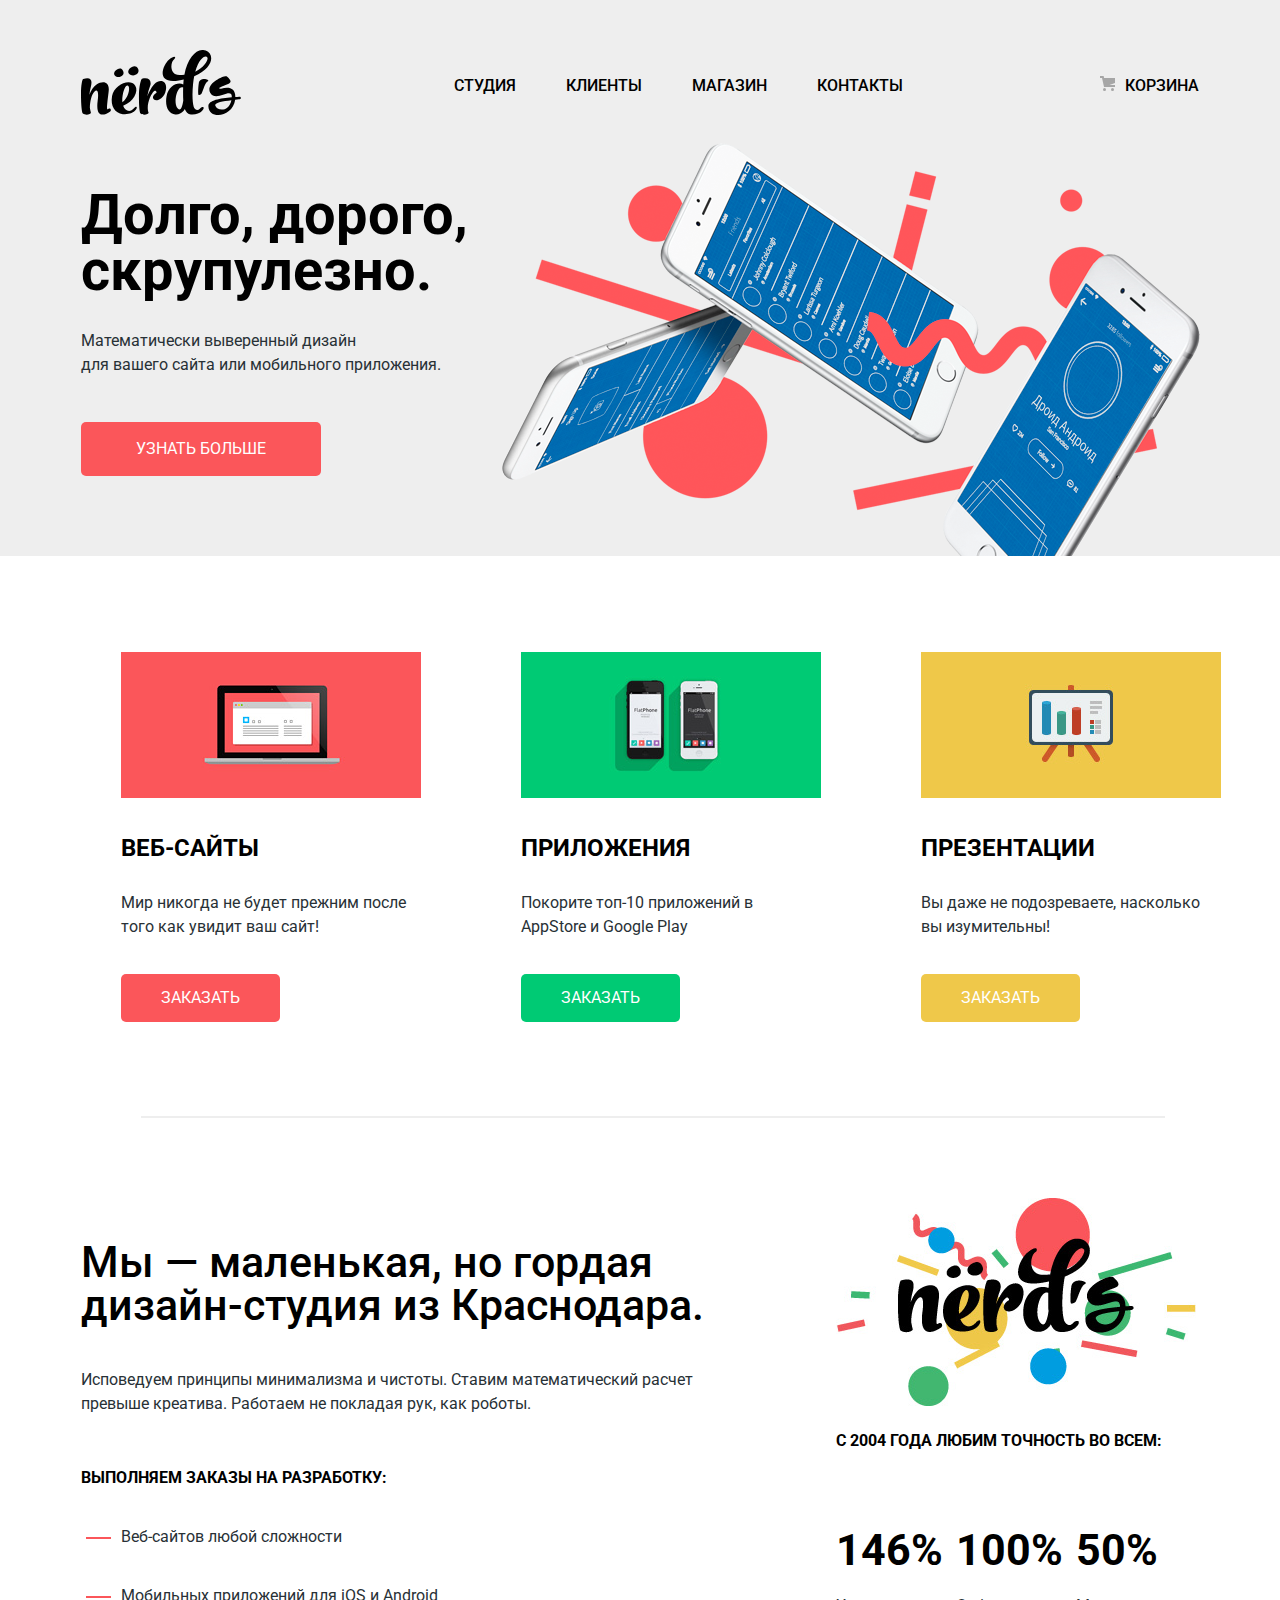
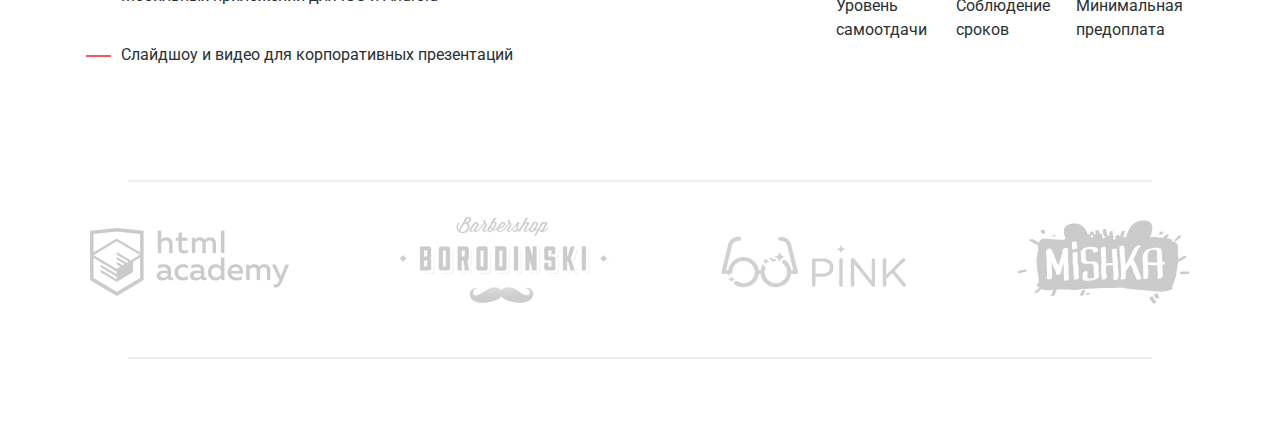
==== index.html @ e6d28257 "Вставил интерактивную карту" ====
<!DOCTYPE html>
<html lang="en">

<head>
    <meta charset="UTF-8">
    <meta name="viewport" content="width=device-width, initial-scale=1.0">
    <link rel="stylesheet" href="css/style.css">
    <link href="https://fonts.googleapis.com/css2?family=Roboto:wght@400;500;700&display=swap" rel="stylesheet">
    <title>Дизайн студия Нёрдс</title>
</head>

<body>
    <div class="page">


        <!-- Header -->

        <header class="main-header">
            <div class="container">
                <div class="header-logo">
                    <a class="logo-link" href="index.html"><img class="logo-content" src="img/svg/header-logo.svg"
                            alt=""></a>
                </div>

                <nav class="main-nav">
                    <ul class="nav-list">
                        <li class="nav-item"> <a class="nav-link" href="#">Студия</a></li>
                        <li class="nav-item"> <a class="nav-link" href="#">Клиенты</a></li>
                        <li class="nav-item"> <a class="nav-link" href="#">Магазин</a></li>
                        <li class="nav-item"> <a class="nav-link" href="#">Контакты</a></li>
                    </ul>
                </nav>

                <div class="user-menu">
                    <a class="user-link" href="#">Корзина</a>
                </div>

            </div> <!-- /container -->

        </header>


        <!-- Slider -->
        <div class="slider">
            <div class="container">

                <div class="slider-text">
                    <p class="slider-title">
                        Долго, дорого, скрупулезно.
                    </p>

                    <p class="slider-subtitle">
                        Математически выверенный дизайн<br> для вашего сайта или мобильного приложения.
                    </p>

                    <a class="btn" href="#">Узнать больше</a>
                </div>

                <img class="slider-image" src="img/slide1.png">
            </div> <!-- /container -->
        </div> <!-- /slider -->


        <!-- Products -->
        <section class="products">
            <h2 class="visually-hidden">Наши продукты</h2>
            <div class="container">
                <ul class="products-list">
                    <li class="products-item">
                        <img class="products-img" src="img/illustration-1.png" alt="">
                        <h3 class="product-title">Веб-сайты</h3>
                        <p class="product-subtitle">Мир никогда не будет прежним после того как увидит ваш сайт!</p>
                        <a class="btn product-btn" href="#">Заказать</a>
                    </li>

                    <li class="products-item">
                        <img class="products-img" src="img/illustration-2.png" alt="">
                        <h3 class="product-title">Приложения</h3>
                        <p class="product-subtitle">Покорите топ-10 приложений в AppStore и Google Play</p>
                        <a class="btn product-btn product-btn-green" href="#">Заказать</a>
                    </li>

                    <li class="products-item">
                        <img class="products-img" src="img/illustration-3.png" alt="">
                        <h3 class="product-title">Презентации</h3>
                        <p class="product-subtitle">Вы даже не подозреваете, насколько вы изумительны!</p>
                        <a class="btn product-btn product-btn-yellow" href="#">Заказать</a>
                    </li>

                </ul>
            </div>
        </section>


        <!-- About -->
        <section class="about">
            <div class="container">

                <h2 class="visually-hidden">О нас</h2>
                <div class="left-column">
                    <p class="about-title">Мы — маленькая, но гордая дизайн-студия из Краснодара.</p>
                    <p class="about-subtitle">Исповедуем принципы минимализма и чистоты. Ставим математический расчет
                        превыше креатива. Работаем не покладая рук, как роботы.</p>
                    <p class="list-title">Выполняем заказы на разработку:</p>
                    <ul class="about-list">
                        <li class="list-item">Веб-сайтов любой сложности</li>
                        <li class="list-item">Мобильных приложений для iOS и Android</li>
                        <li class="list-item">Слайдшоу и видео для корпоративных презентаций</li>
                    </ul>
                </div> <!-- / left-column -->

                <div class="rigth-column">
                    <img src="img/nerds-illustration.png" alt="">
                    <p class="right-column-title">с 2004 года Любим точность во всем:</p>
                    <div class="right-column-flex">
                        <div class="right-column-item">
                            <p class="right-column-percent">146<span class="percent">%</span></p>
                            <p class="right-column-text">Уровень самоотдачи</p>
                        </div>

                        <div class="right-column-item">
                            <p class="right-column-percent">100<span class="percent">%</span></p>
                            <p class="right-column-text">Соблюдение сроков</p>
                        </div>

                        <div class="right-column-item">
                            <p class="right-column-percent">50<span class="percent">%</span></p>
                            <p class="right-column-text">Минимальная предоплата</p>
                        </div>
                    </div>
                </div> <!-- / right-column -->

            </div> <!-- / container -->
        </section> <!-- / about -->


        <!-- Partners -->
        <section class="partners">
            <h2 class="visually-hidden">Наши партнёры</h2>
            <div class="container">
                <div class="partners-item"><img class="partners-logo" src="img/logo-1.png" alt=""> </div>
                <div class="partners-item"><img class="partners-logo" src="img/logo-2.png" alt=""> </div>
                <div class="partners-item"><img class="partners-logo" src="img/logo-3.png" alt=""> </div>
                <div class="partners-item"><img class="partners-logo" src="img/logo-4.png" alt=""> </div>
            </div>
        </section>


        <!-- Map -->
        <div class="modal modal-map">
            <script type="text/javascript" charset="utf-8" async
                src="https://api-maps.yandex.ru/services/constructor/1.0/js/?um=constructor%3A4cca43b505d388bc6bf433c1f1ba45a8e33789dd7a875e8c79e1adbceae7cd82&amp;width=100%25&amp;height=485&amp;lang=ru_RU&amp;scroll=true"></script>
        </div>
    </div> <!-- /page -->

    <footer class="main-footer">

    </footer>

</body>

</html>
---- css/style.css ----
html {
        font-size: 16px;
    }

    *, *::before, *::after {
        box-sizing: border-box;
    }

    body {
        margin: 0;
        font-family: 'Roboto', sans-serif;
        font-size: 1rem;
        line-height: 1.5;
        color: #283136;
    }

    h1, h2, h3, h4, h5, h6 {
        margin: 0;
    }

    a {
        text-decoration: none;
    }

    .visually-hidden {
        position: absolute !important;
        clip: rect(1px 1px 1px 1px);
        /* IE6, IE7 */
        clip: rect(1px, 1px, 1px, 1px);
        padding: 0 !important;
        border: 0 !important;
        height: 1px !important;
        width: 1px !important;
        overflow: hidden;
    }

    .container {
        width: 100%;
        max-width: 1160px;
        margin: 0 auto;
        padding: 0 1.3rem;
    }

    /* Header
    =================================== */

    .main-header {
        padding-top: 50px;
        padding-bottom: 65px;
        background-color: #eeeeee;
    }

    .main-header .container {
        display: flex;
        justify-content: space-between;
        align-items: center;
    }

    .logo-link:hover, .logo-link:focus {
        opacity: 0.8;
    }

    .logo-link:active {
        opacity: 0.3;
    }

    /* Navigation
    =================================== */

    .nav-list {
        display: flex;
        list-style: none;
    }

    .nav-item {
        margin-right: 50px;
    }

    .nav-link, .user-link {
        font-weight: 500;
        color: #000;
        text-transform: uppercase;
    }

    .user-link {
        position: relative;
        font-weight: 500;
        color: #000;
        text-transform: uppercase;
    }

    .user-link::before {
        position: absolute;
        top: 0;
        left: -25px;
        content: '';
        width: 15px;
        height: 15px;
        background-image: url('../img/svg/cart-icon.svg');
    }

    .nav-link:hover, .nav-link:focus, .user-link:hover, .user-link:focus {
        color: #fb565a;
    }

    .nav-link:active, .user-link:active {
        color: rgba(0, 0, 0, 0.3)
    }

    /* Slider
    =================================== */

    .slider {
        margin-bottom: 80px;
        background-color: #eeeeee;
    }

    .slider .container {
        position: relative;
        display: flex;
    }

    .slider-text {
        max-width: 390px;
    }

    .slider-title {
        margin: 0 0 30px 0;

        color: #000;
        font-size: 3.5rem;
        line-height: 3.5rem;
        font-weight: bold;
    }

    .slider-subtitle {
        margin-bottom: 45px;
        color: #283136;
    }

    .btn {
        display: inline-block;
        max-width: 245px;
        margin-bottom: 80px;
        padding: 15px 55px;
        border: none;
        border-radius: 5px;
        font-size: inherit;
        color: #fff;
        text-transform: uppercase;
        text-align: center;
        background-color: #fb565a;
    }

    .btn:hover, .btn:focus {
        background-color: #e74246;
    }

    .btn:active {
        background-color: #d7373b;
        color: rgba(255, 255, 255, 0.3);
        box-shadow: inset 0 3px rgba(0, 0, 0, 0.1);
    }

    .slider-image {
        position: absolute;
        bottom: 0;
        right: 20px;
    }

    /* Products
    =================================== */

    .products {
        position: relative;
        margin-bottom: 160px;
    }

    .products::after {
        position: absolute;
        left: 11%;
        bottom: -80px;
        content: "";
        width: 80%;
        height: 2px;

        background-color: #eeeeee;
    }

    .products-list {
        display: flex;
        justify-content: space-between;
    }

    .products-item {
        width: 100%;
        max-width: 300px;
        margin-right: 100px;
        list-style: none;
    }

    .products-img {
        margin-bottom: 25px;
    }

    .product-title {
        margin-bottom: 25px;
        font-size: 1.5rem;
        font-weight: bold;
        color: #000;
        text-transform: uppercase;
    }

    .product-subtitle {
        margin-bottom: 35px;
        color: #283136;
    }

    .product-btn {
        margin: 0;
        padding: 12px 40px;
    }

    .product-btn-green {
        background-color: #00ca74;
    }

    .product-btn-yellow {
        background-color: #efc84a;
    }

    .product-btn-green:hover,
    .product-btn-green:focus {
       background-color: #00bc6c;
    }

    .product-btn-green:active {
        background-color:#00aa62;
        box-shadow: inset 0 3px rgba(0, 153, 88, 0.1);
    }
    .product-btn-yellow:hover,
    .product-btn-yellow:focus {
       background-color: #eab534;
    }

    .product-btn-yellow:active {
        background-color:#e5a722;
        box-shadow: inset 0 3px rgba(206, 150, 31, 0.1);
    }

        /* About
    =================================== */


    .about {
        position: relative;

        margin-bottom: 115px;
    }

    .container {
        display: flex;
    }

    .about::after {
        position: absolute;
        left: 10%;
        bottom: -80px;
        content: "";
        width: 80%;
        height: 2px;

        background-color: #eeeeee;
    }


    .left-column {
        width: 100%;
        max-width: 660px;
        margin-right: 95px;
    }

    .about-title {
        margin-bottom: 40px;

        color: #000;
        font-size: 2.7rem;
        line-height: 2.7rem;
        font-weight: 500;
    }

    .about-subtitle {
        margin-bottom: 50px;

        color: #283136;
    }

    .list-title {
        margin-bottom: 35px;

        color: #000;
        font-weight: 700;
        text-transform: uppercase;
    }


    .list-item {
        position: relative;

        margin-bottom: 35px;

        list-style: none;
    }

    .list-item::after {
        position: absolute;
        bottom: 10px;
        left: -35px;

        content: "";
        width: 25px;
        height: 2px;
        background-color: #fb565a;

    }

    .right-column-flex {
        display: flex;
    }

    .right-column-title {
        margin-bottom: 55px;

        color: #000;
        font-weight: 700;
        text-transform: uppercase;
    }

    .right-column-item {
        width: 100%;
        max-width: 120px;
    }

    .right-column-percent {
        font-size: 2.7rem;
        line-height: 0;
        color: #000;
        font-weight: 700;
    }


            /* Partners
    =================================== */
    .partners {
        position: relative;

        margin-bottom: 125px;
    }

    .partners::after {
        position: absolute;
        left: 10%;
        bottom: -45px;
        content: "";
        width: 80%;
        height: 2px;

        background-color: #eeeeee;
    }



     .partners .container {
        display: flex;
        justify-content: space-between;
        align-items: center;

        width: 100%;
        max-width: 1160px;
        padding: 0 30px;
    }

    .partners-item {
        max-width: 260px;
    }

    .partners-logo {
        opacity: 0.2;
    }

    .partners-logo:hover,
    .partners-logo:focus {
        cursor: pointer;
        opacity: 1;
    }

    .partners-logo:active {
        opacity: 0.1;
    }

                /* Map
    =================================== */

    .modal-map {
        width: 100%;
        max-width: 1725px;
        max-height:808px;
        margin-bottom: 70px;
    }
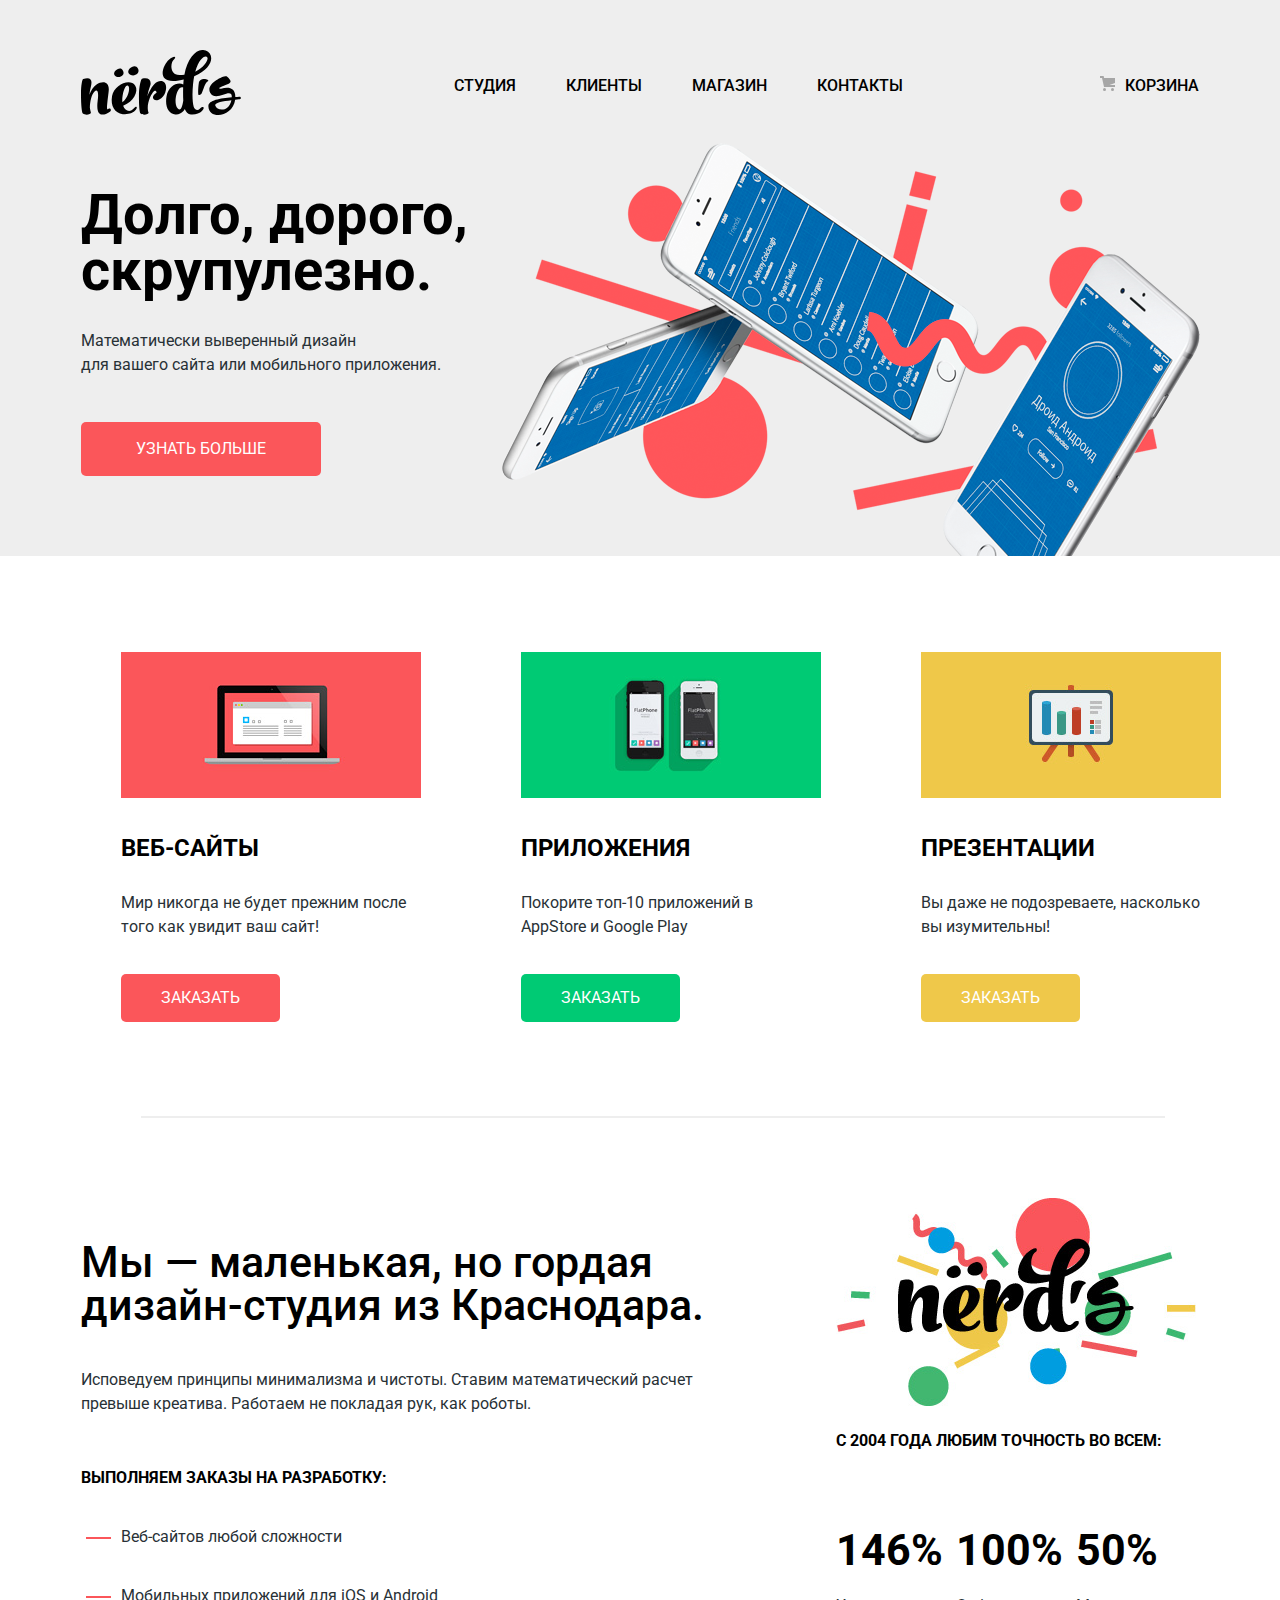
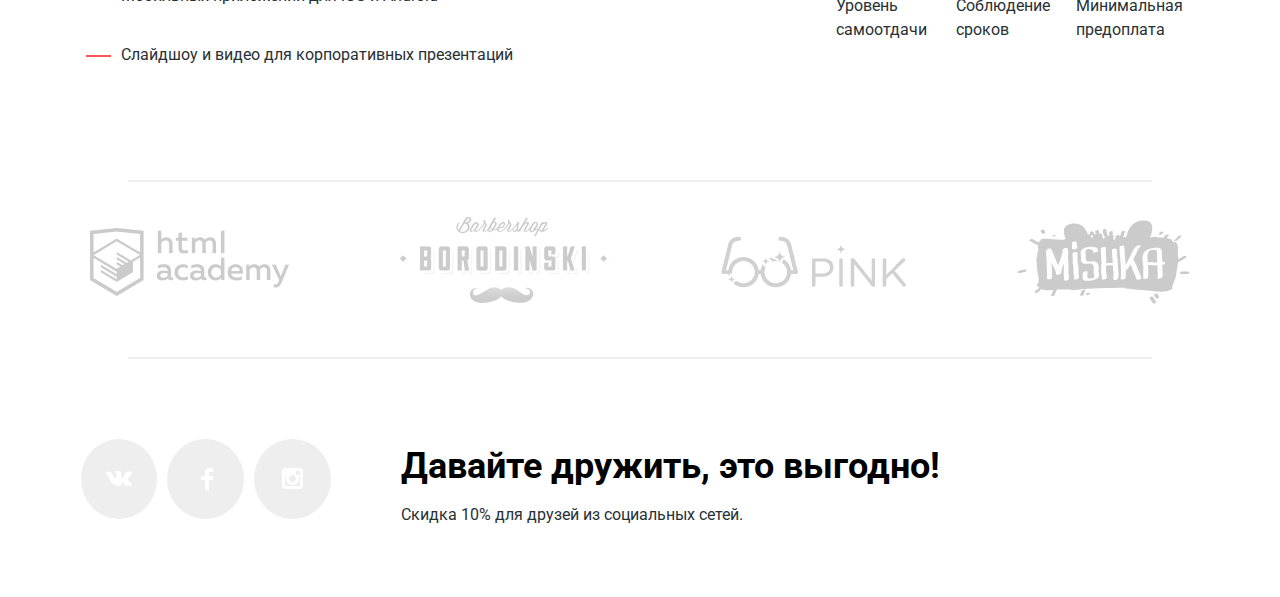
==== commit 44cd991b: "Сверстал футер" ====
--- a/index.html
+++ b/index.html
@@ -154,7 +154,44 @@
     </div> <!-- /page -->
 
     <footer class="main-footer">
+        <div class="container">
+            <div class="social">
+                <a class="social-link" href="#"> <svg class="social-icon social-icon-vk" version="1.1" id="Layer_1"
+                        xmlns="http://www.w3.org/2000/svg" xmlns:xlink="http://www.w3.org/1999/xlink" x="0px" y="0px"
+                        width="26px" height="15px" viewBox="0 0 26 15" enable-background="new 0 0 26 15"
+                        xml:space="preserve">
+                        <path fill="#FFFFFF" fill-opacity="1" d="M16.138,11.51c0.956-0.309,2.18,2.04,3.483,2.939c0.978,0.681,1.727,0.534,1.727,0.534l3.473-0.05
+               c0,0,1.815-0.112,0.957-1.554c-0.071-0.12-0.503-1.069-2.585-3.022c-2.177-2.043-1.882-1.712,0.739-5.244
+               c1.597-2.153,2.236-3.468,2.036-4.028c-0.192-0.539-1.365-0.399-1.365-0.399L20.69,0.713c-0.381,0.001-0.704,0.119-0.851,0.515
+               c-0.003,0.004-0.621,1.666-1.445,3.079c-1.741,2.989-2.436,3.148-2.724,2.961c-0.661-0.433-0.494-1.737-0.494-2.664
+               c0-2.897,0.432-4.105-0.846-4.417c-0.427-0.104-0.739-0.172-1.828-0.182c-1.392-0.021-2.574,0-3.244,0.329
+               c-0.445,0.223-0.786,0.712-0.579,0.74c0.26,0.035,0.843,0.16,1.155,0.586c0.401,0.552,0.389,1.789,0.389,1.789
+               s0.229,3.411-0.54,3.834c-0.528,0.29-1.25-0.302-2.803-3.016C6.087,2.879,5.488,1.345,5.488,1.345S5.372,1.06,5.162,0.904
+               C4.912,0.719,4.562,0.66,4.562,0.66L0.848,0.684c0,0-0.558,0.016-0.763,0.262C-0.097,1.164,0.07,1.614,0.07,1.614
+               s2.909,6.881,6.203,10.347c3.02,3.182,6.452,2.971,6.452,2.971h1.555c0,0,0.469-0.054,0.709-0.312
+               c0.224-0.24,0.214-0.691,0.214-0.691S15.172,11.82,16.138,11.51z" />
+                    </svg>
+                </a>
+                <a class="social-link" href="#"> <svg class="social-icon social-icon-fb" version="1.1" id="Layer_2"
+                        xmlns="http://www.w3.org/2000/svg" xmlns:xlink="http://www.w3.org/1999/xlink" x="0px" y="0px"
+                        width="12px" height="22px" viewBox="0 0 12 22" enable-background="new 0 0 12 22"
+                        xml:space="preserve">
+                        <path fill="#FFFFFF" d="M12,4V0H8C5.791,0,4,1.791,4,4v4H0v4h4v10h4V12h4V8H8V4H12z" />
+                    </svg>
+                </a>
+                <a class="social-link" href="#"> <svg class="social-icon social-icon-insta"
+                        enable-background="new 0 0 21 21" height="21" viewBox="0 0 21 21" width="21"
+                        xmlns="http://www.w3.org/2000/svg">
+                        <path
+                            d="m18 0h-15c-1.65 0-3 1.35-3 3v15c0 1.65 1.35 3 3 3h15c1.65 0 3-1.35 3-3v-15c0-1.65-1.35-3-3-3zm-7.5 7c1.93 0 3.5 1.57 3.5 3.5s-1.57 3.5-3.5 3.5-3.5-1.57-3.5-3.5 1.57-3.5 3.5-3.5zm7.5 11h-15v-9h1.181c-.114.482-.181.983-.181 1.5 0 3.59 2.91 6.5 6.5 6.5s6.5-2.91 6.5-6.5c0-.517-.066-1.018-.181-1.5h1.181zm0-11h-4v-4h4z"
+                            fill="#fff" /></svg></a>
+            </div> <!-- / social -->
 
+            <div class="sale">
+                <p class="sale-title">Давайте дружить, это выгодно!</p>
+                <p class="sale-text">Скидка 10% для друзей из социальных сетей.</p>
+            </div>
+        </div> <!-- / container -->
     </footer>
 
 </body>
--- a/css/style.css
+++ b/css/style.css
@@ -126,7 +126,6 @@
 
     .slider-title {
         margin: 0 0 30px 0;
-
         color: #000;
         font-size: 3.5rem;
         line-height: 3.5rem;
@@ -183,7 +182,6 @@
         content: "";
         width: 80%;
         height: 2px;
-
         background-color: #eeeeee;
     }
 
@@ -229,32 +227,29 @@
         background-color: #efc84a;
     }
 
-    .product-btn-green:hover,
-    .product-btn-green:focus {
-       background-color: #00bc6c;
+    .product-btn-green:hover, .product-btn-green:focus {
+        background-color: #00bc6c;
     }
 
     .product-btn-green:active {
-        background-color:#00aa62;
+        background-color: #00aa62;
         box-shadow: inset 0 3px rgba(0, 153, 88, 0.1);
     }
-    .product-btn-yellow:hover,
-    .product-btn-yellow:focus {
-       background-color: #eab534;
+
+    .product-btn-yellow:hover, .product-btn-yellow:focus {
+        background-color: #eab534;
     }
 
     .product-btn-yellow:active {
-        background-color:#e5a722;
+        background-color: #e5a722;
         box-shadow: inset 0 3px rgba(206, 150, 31, 0.1);
     }
 
-        /* About
-    =================================== */
-
+    /* About
+    =================================== */
 
     .about {
         position: relative;
-
         margin-bottom: 115px;
     }
 
@@ -269,10 +264,8 @@
         content: "";
         width: 80%;
         height: 2px;
-
-        background-color: #eeeeee;
-    }
-
+        background-color: #eeeeee;
+    }
 
     .left-column {
         width: 100%;
@@ -282,7 +275,6 @@
 
     .about-title {
         margin-bottom: 40px;
-
         color: #000;
         font-size: 2.7rem;
         line-height: 2.7rem;
@@ -291,24 +283,19 @@
 
     .about-subtitle {
         margin-bottom: 50px;
-
         color: #283136;
     }
 
     .list-title {
         margin-bottom: 35px;
-
         color: #000;
         font-weight: 700;
         text-transform: uppercase;
     }
 
-
     .list-item {
         position: relative;
-
         margin-bottom: 35px;
-
         list-style: none;
     }
 
@@ -316,12 +303,10 @@
         position: absolute;
         bottom: 10px;
         left: -35px;
-
         content: "";
         width: 25px;
         height: 2px;
         background-color: #fb565a;
-
     }
 
     .right-column-flex {
@@ -330,7 +315,6 @@
 
     .right-column-title {
         margin-bottom: 55px;
-
         color: #000;
         font-weight: 700;
         text-transform: uppercase;
@@ -348,12 +332,11 @@
         font-weight: 700;
     }
 
-
-            /* Partners
-    =================================== */
+    /* Partners
+    =================================== */
+
     .partners {
         position: relative;
-
         margin-bottom: 125px;
     }
 
@@ -364,17 +347,13 @@
         content: "";
         width: 80%;
         height: 2px;
-
-        background-color: #eeeeee;
-    }
-
-
-
-     .partners .container {
+        background-color: #eeeeee;
+    }
+
+    .partners .container {
         display: flex;
         justify-content: space-between;
         align-items: center;
-
         width: 100%;
         max-width: 1160px;
         padding: 0 30px;
@@ -388,8 +367,7 @@
         opacity: 0.2;
     }
 
-    .partners-logo:hover,
-    .partners-logo:focus {
+    .partners-logo:hover, .partners-logo:focus {
         cursor: pointer;
         opacity: 1;
     }
@@ -398,13 +376,84 @@
         opacity: 0.1;
     }
 
-                /* Map
+    /* Map
     =================================== */
 
     .modal-map {
         width: 100%;
         max-width: 1725px;
-        max-height:808px;
+        max-height: 808px;
+    }
+
+    /* Footer
+    =================================== */
+
+    .main-footer .container {
+        display: flex;
+        margin-top: 70px;
         margin-bottom: 70px;
     }
 
+    .social {
+        display: flex;
+        width: 100%;
+        max-width: 260px;
+        margin-right: 60px;
+    }
+
+    .social-link {
+        position: relative;
+        width: 80px;
+        height: 80px;
+        margin-right: 10px;
+        background-color: #eeeeee;
+        border-radius: 50%;
+        text-align: center;
+        vertical-align: middle;
+    }
+
+    .social-icon {
+        position: absolute;
+        top: 50%;
+        left: 50%;
+        margin-top: -7.5px;
+        margin-left: -13px;
+    }
+
+    .social-icon-vk {
+        margin-top: -7.5px;
+        margin-left: -13px;
+    }
+
+    .social-icon-fb {
+        margin-top: -11px;
+        margin-left: -5px;
+    }
+
+    .social-icon-insta {
+        margin-top: -10.5px;
+        margin-left: -10.5px;
+    }
+
+    .social-link:hover, .social-link:focus {
+        background-color: #e74246;
+    }
+
+    .social-link:active path {
+        fill-opacity: 0.3;
+    }
+
+    .sale {
+        max-width: 560px;
+    }
+
+    .sale-title {
+        margin: 0 0 10px 0;
+        font-size: 2.25rem;
+        font-weight: bold;
+        color: #000;
+    }
+
+    .sale-text {
+        margin: 0;
+    }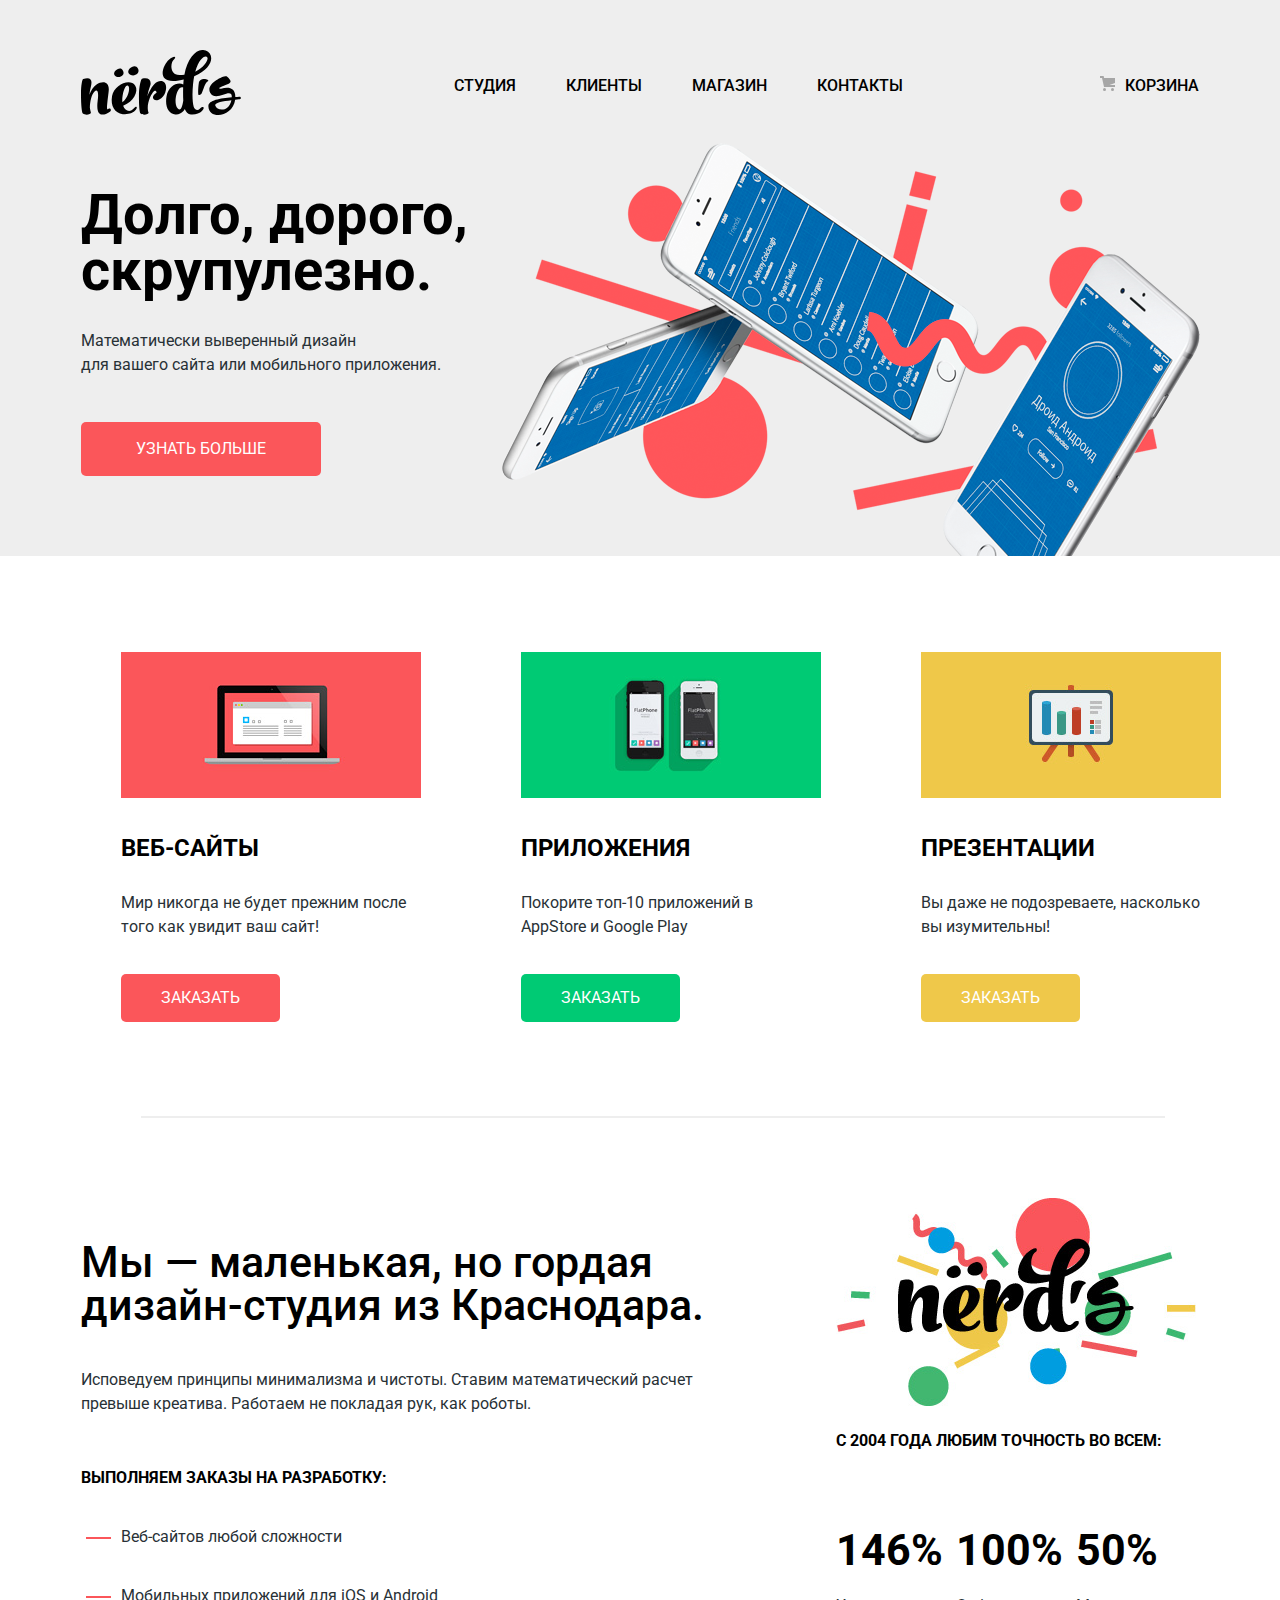
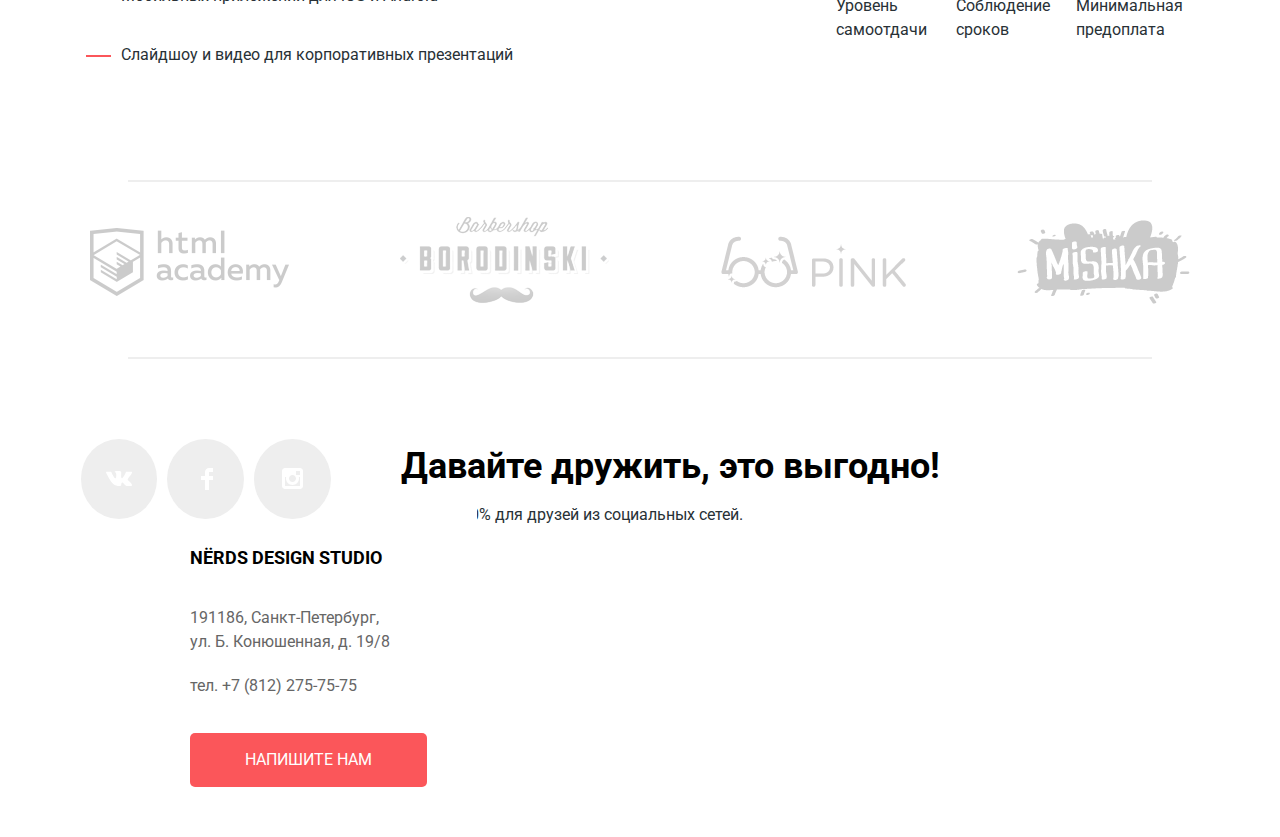
==== commit 5b9370eb: "Сверстал модальное окно с адресом" ====
--- a/index.html
+++ b/index.html
@@ -146,11 +146,20 @@
         </section>
 
 
-        <!-- Map -->
-        <div class="modal modal-map">
+        <!-- Modal -->
+        <div class="popaps">
+
+        <div class="modal-map">
             <script type="text/javascript" charset="utf-8" async
                 src="https://api-maps.yandex.ru/services/constructor/1.0/js/?um=constructor%3A4cca43b505d388bc6bf433c1f1ba45a8e33789dd7a875e8c79e1adbceae7cd82&amp;width=100%25&amp;height=485&amp;lang=ru_RU&amp;scroll=true"></script>
         </div>
+        <div class="modal-adress">
+            <h2 class="adress-title">NЁRDS DESIGN STUDIO</h2>
+            <address class="adress-text">191186, Санкт-Петербург,<br>ул. Б. Конюшенная, д. 19/8</address>
+               <address class="adress-phone">тел. <a class="phone-link" href="tel:+78122757575">+7 (812) 275-75-75</a></address> 
+                <a class="btn modal-btn" href="#">Напишите нам</a>
+            </div>
+    </div> <!-- / popaps -->
     </div> <!-- /page -->
 
     <footer class="main-footer">
--- a/css/style.css
+++ b/css/style.css
@@ -376,13 +376,60 @@
         opacity: 0.1;
     }
 
-    /* Map
-    =================================== */
-
+
+
+    /* Popaps
+    =================================== */
+    .popaps {
+        position: relative;
+    }
+    
     .modal-map {
         width: 100%;
         max-width: 1725px;
         max-height: 808px;
+    }
+
+
+    .modal-adress {
+        position: absolute;
+        top: 55px;
+        left: 140px;
+
+        padding: 50px;
+
+        background-color: #fff;
+    }
+
+    .adress-title {
+        margin-bottom: 35px;
+
+        color: #000;
+        font-size: 1.125rem;
+    }
+
+    .adress-text {
+        margin-bottom: 20px;
+
+        font-style: normal;
+        color: #666666;
+    }
+
+    .adress-phone {
+        margin-bottom: 35px;
+
+        font-style: normal;
+        color: #666666;
+    }
+
+    .phone-link {
+        font-family: 'Roboto', sans-serif;
+        font-size: 1rem;
+        color: #666666;
+    }
+
+    .modal-btn {
+        margin: 0;
     }
 
     /* Footer
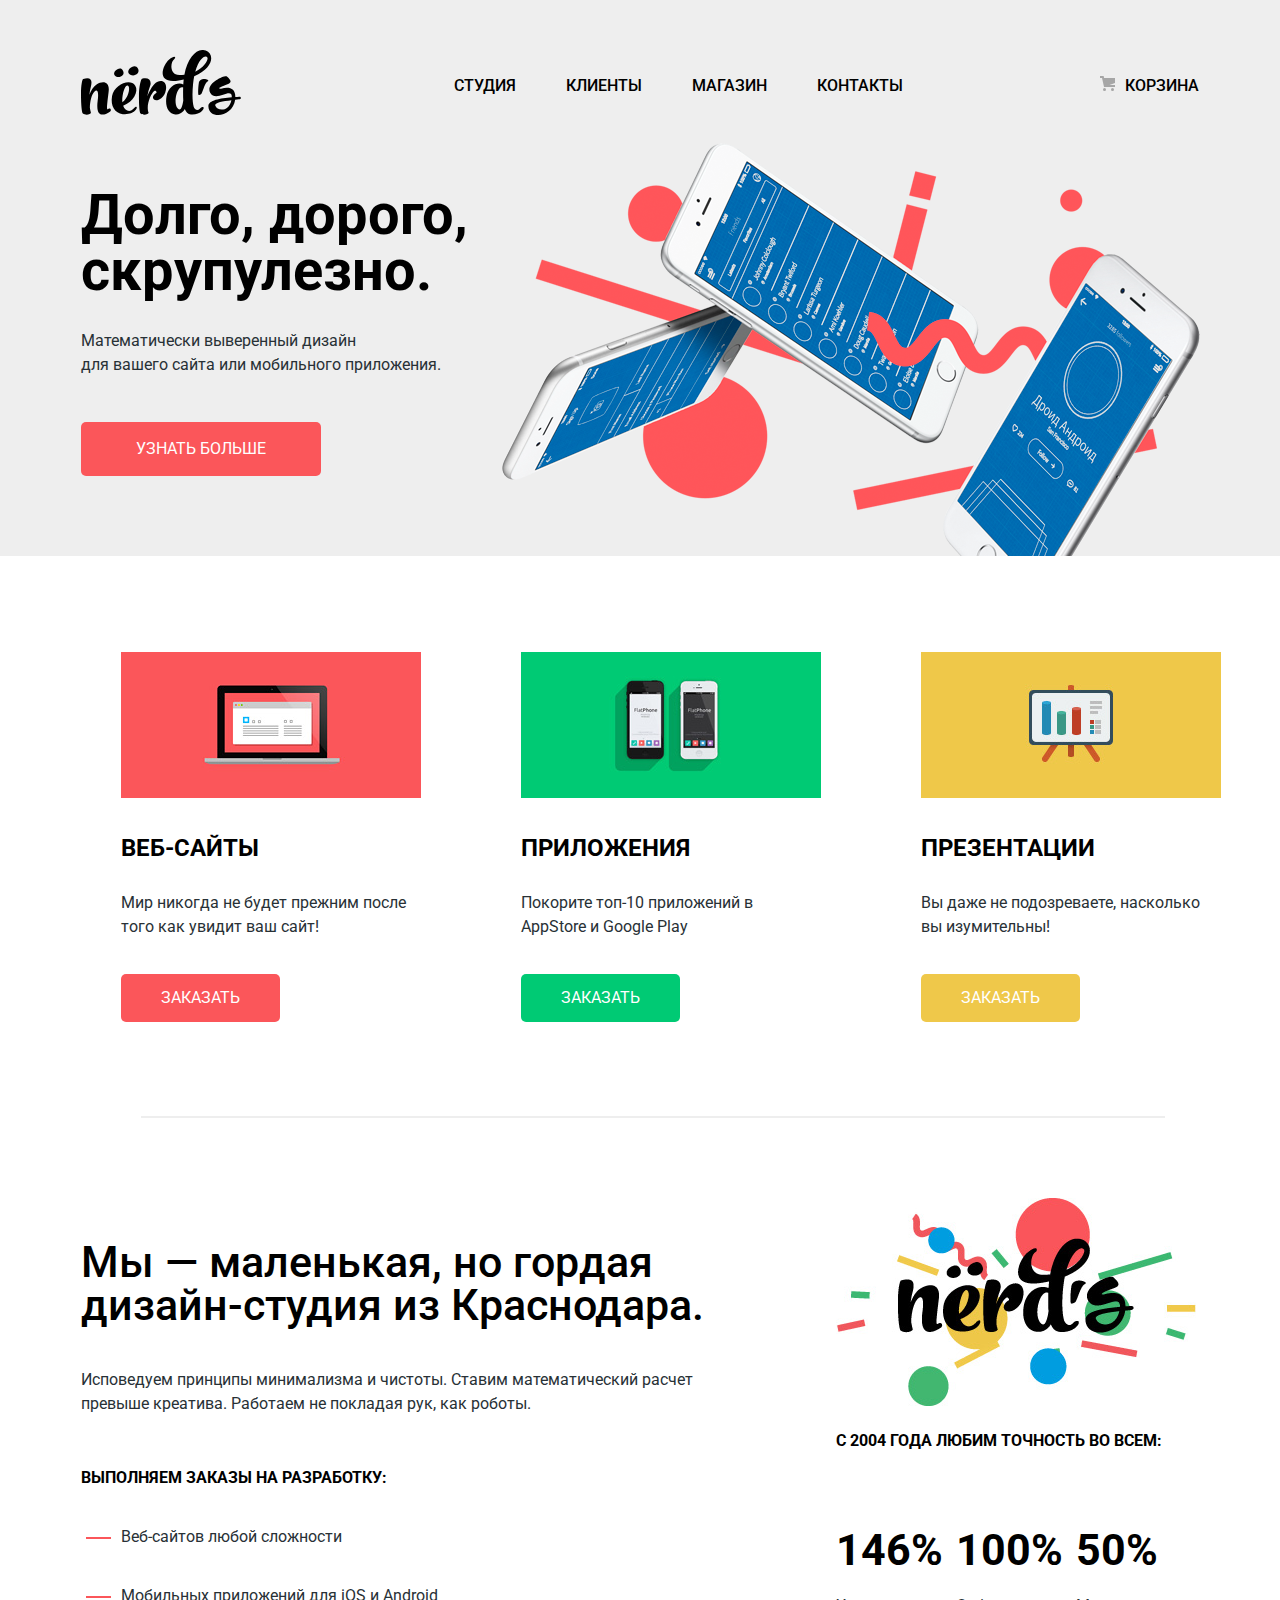
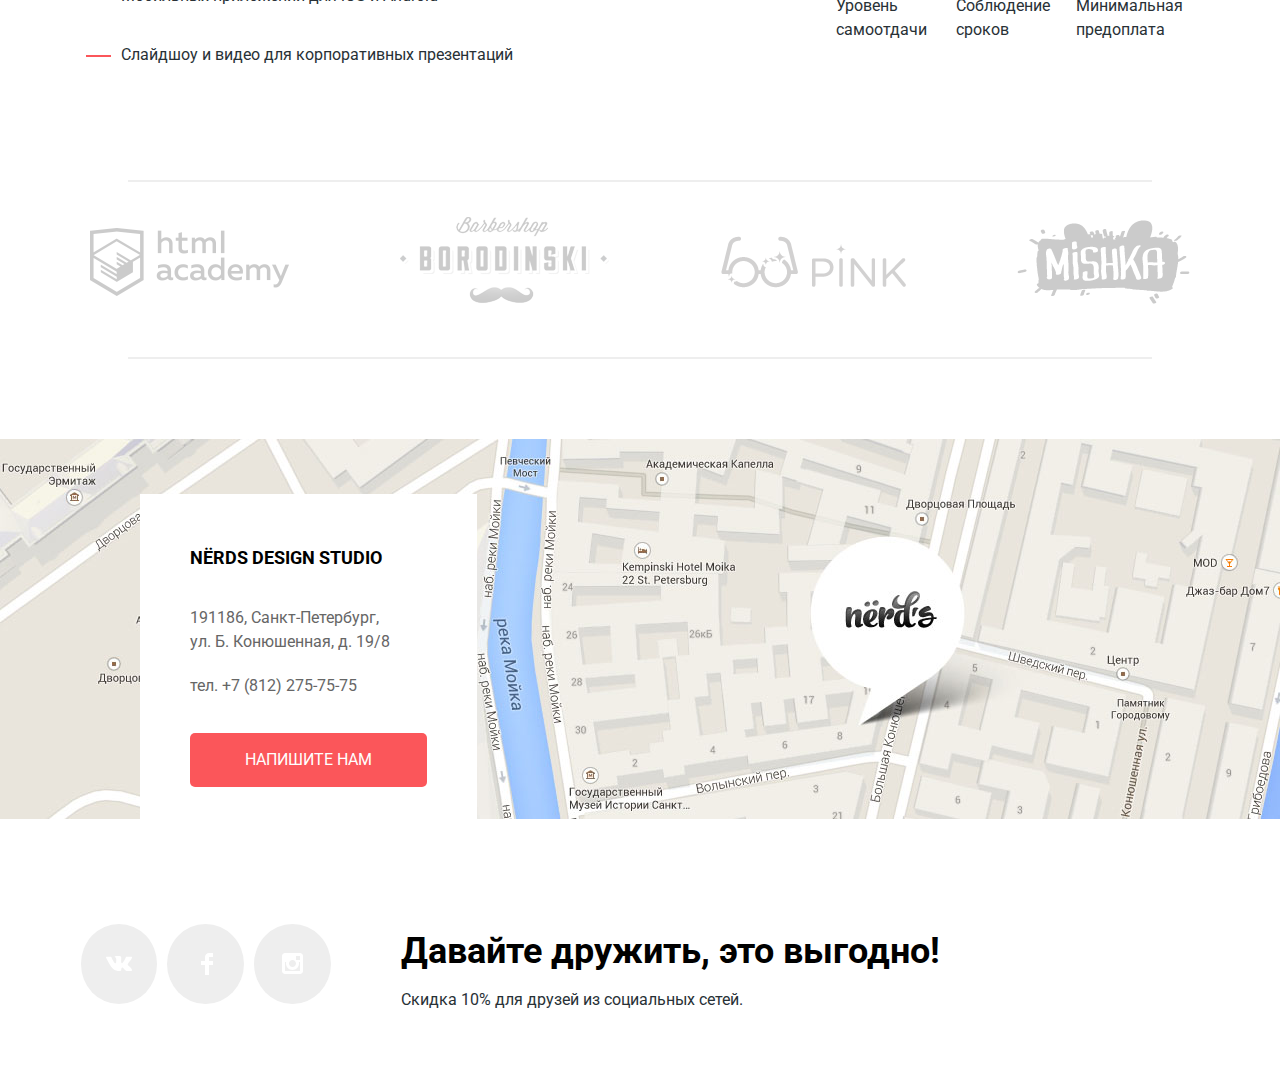
==== commit a049afbf: "Поставил статичную картинку под интерактивную карту" ====
--- a/index.html
+++ b/index.html
@@ -149,23 +149,25 @@
         <!-- Modal -->
         <div class="popaps">
 
-        <div class="modal-map">
-            <script type="text/javascript" charset="utf-8" async
-                src="https://api-maps.yandex.ru/services/constructor/1.0/js/?um=constructor%3A4cca43b505d388bc6bf433c1f1ba45a8e33789dd7a875e8c79e1adbceae7cd82&amp;width=100%25&amp;height=485&amp;lang=ru_RU&amp;scroll=true"></script>
-        </div>
-        <div class="modal-adress">
-            <h2 class="adress-title">NЁRDS DESIGN STUDIO</h2>
-            <address class="adress-text">191186, Санкт-Петербург,<br>ул. Б. Конюшенная, д. 19/8</address>
-               <address class="adress-phone">тел. <a class="phone-link" href="tel:+78122757575">+7 (812) 275-75-75</a></address> 
+            <div class="modal-map">
+                <img class="modal-map-img" src="img/map.jpg" alt="">
+                <script class="script" type="text/javascript" charset="utf-8" async
+                    src="https://api-maps.yandex.ru/services/constructor/1.0/js/?um=constructor%3A4cca43b505d388bc6bf433c1f1ba45a8e33789dd7a875e8c79e1adbceae7cd82&amp;width=100%25&amp;height=415&amp;lang=ru_RU&amp;scroll=true"></script>
+            </div>
+            <div class="modal-adress">
+                <h2 class="adress-title">NЁRDS DESIGN STUDIO</h2>
+                <address class="adress-text">191186, Санкт-Петербург,<br>ул. Б. Конюшенная, д. 19/8</address>
+                <address class="adress-phone">тел. <a class="phone-link" href="tel:+78122757575">+7 (812) 275-75-75</a>
+                </address>
                 <a class="btn modal-btn" href="#">Напишите нам</a>
             </div>
-    </div> <!-- / popaps -->
+        </div> <!-- / popaps -->
     </div> <!-- /page -->
 
     <footer class="main-footer">
         <div class="container">
             <div class="social">
-                <a class="social-link" href="#"> <svg class="social-icon social-icon-vk" version="1.1" id="Layer_1"
+                <a class="social-link" href="https://vk.com"> <svg class="social-icon social-icon-vk" version="1.1" id="Layer_1"
                         xmlns="http://www.w3.org/2000/svg" xmlns:xlink="http://www.w3.org/1999/xlink" x="0px" y="0px"
                         width="26px" height="15px" viewBox="0 0 26 15" enable-background="new 0 0 26 15"
                         xml:space="preserve">
@@ -181,14 +183,14 @@
                c0.224-0.24,0.214-0.691,0.214-0.691S15.172,11.82,16.138,11.51z" />
                     </svg>
                 </a>
-                <a class="social-link" href="#"> <svg class="social-icon social-icon-fb" version="1.1" id="Layer_2"
+                <a class="social-link" href="https://www.facebook.com"> <svg class="social-icon social-icon-fb" version="1.1" id="Layer_2"
                         xmlns="http://www.w3.org/2000/svg" xmlns:xlink="http://www.w3.org/1999/xlink" x="0px" y="0px"
                         width="12px" height="22px" viewBox="0 0 12 22" enable-background="new 0 0 12 22"
                         xml:space="preserve">
                         <path fill="#FFFFFF" d="M12,4V0H8C5.791,0,4,1.791,4,4v4H0v4h4v10h4V12h4V8H8V4H12z" />
                     </svg>
                 </a>
-                <a class="social-link" href="#"> <svg class="social-icon social-icon-insta"
+                <a class="social-link" href="https://www.instagram.com"> <svg class="social-icon social-icon-insta"
                         enable-background="new 0 0 21 21" height="21" viewBox="0 0 21 21" width="21"
                         xmlns="http://www.w3.org/2000/svg">
                         <path
--- a/css/style.css
+++ b/css/style.css
@@ -386,8 +386,17 @@
     
     .modal-map {
         width: 100%;
-        max-width: 1725px;
-        max-height: 808px;
+        min-height: 415px;
+        margin-bottom: 70px;
+    }
+
+    .modal-map-img {
+        position: absolute;
+        top: 0;
+        left: 0;
+
+        width: 100%;
+        max-height: 415px;
     }
 
 
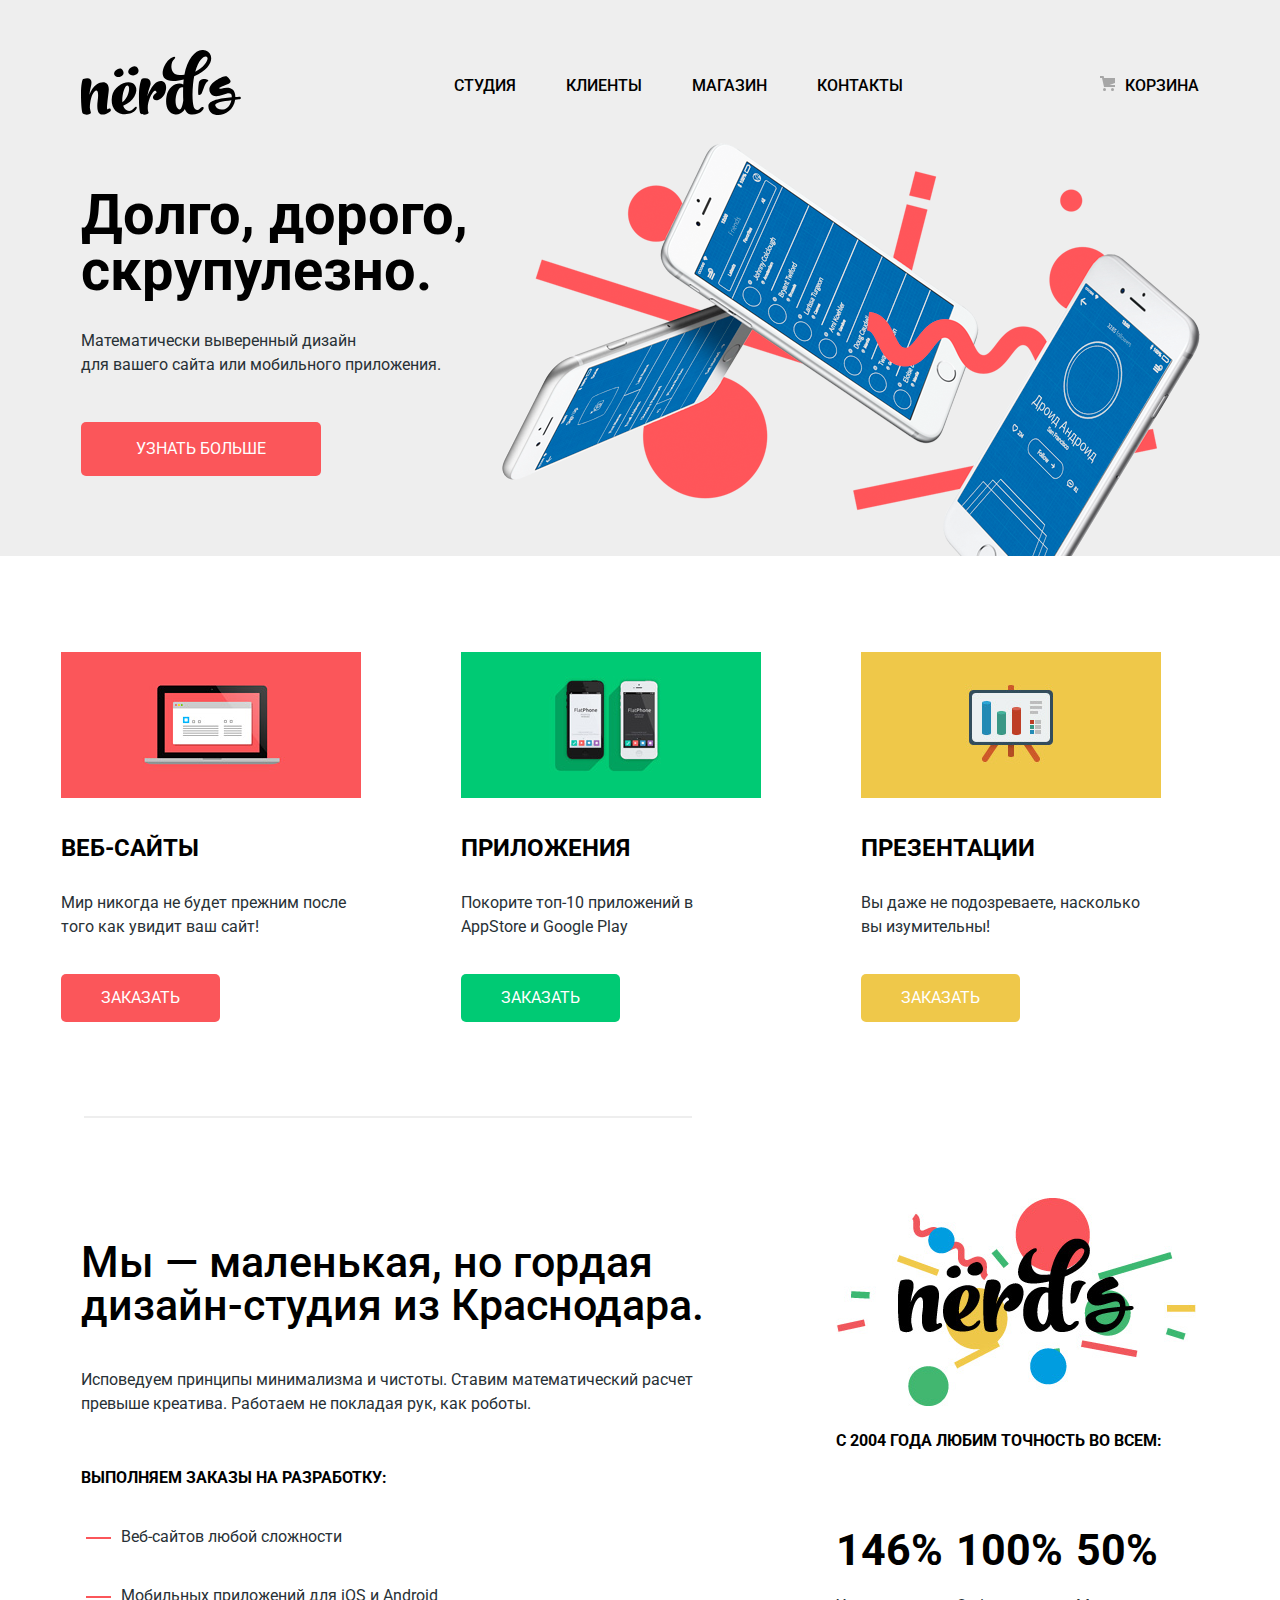
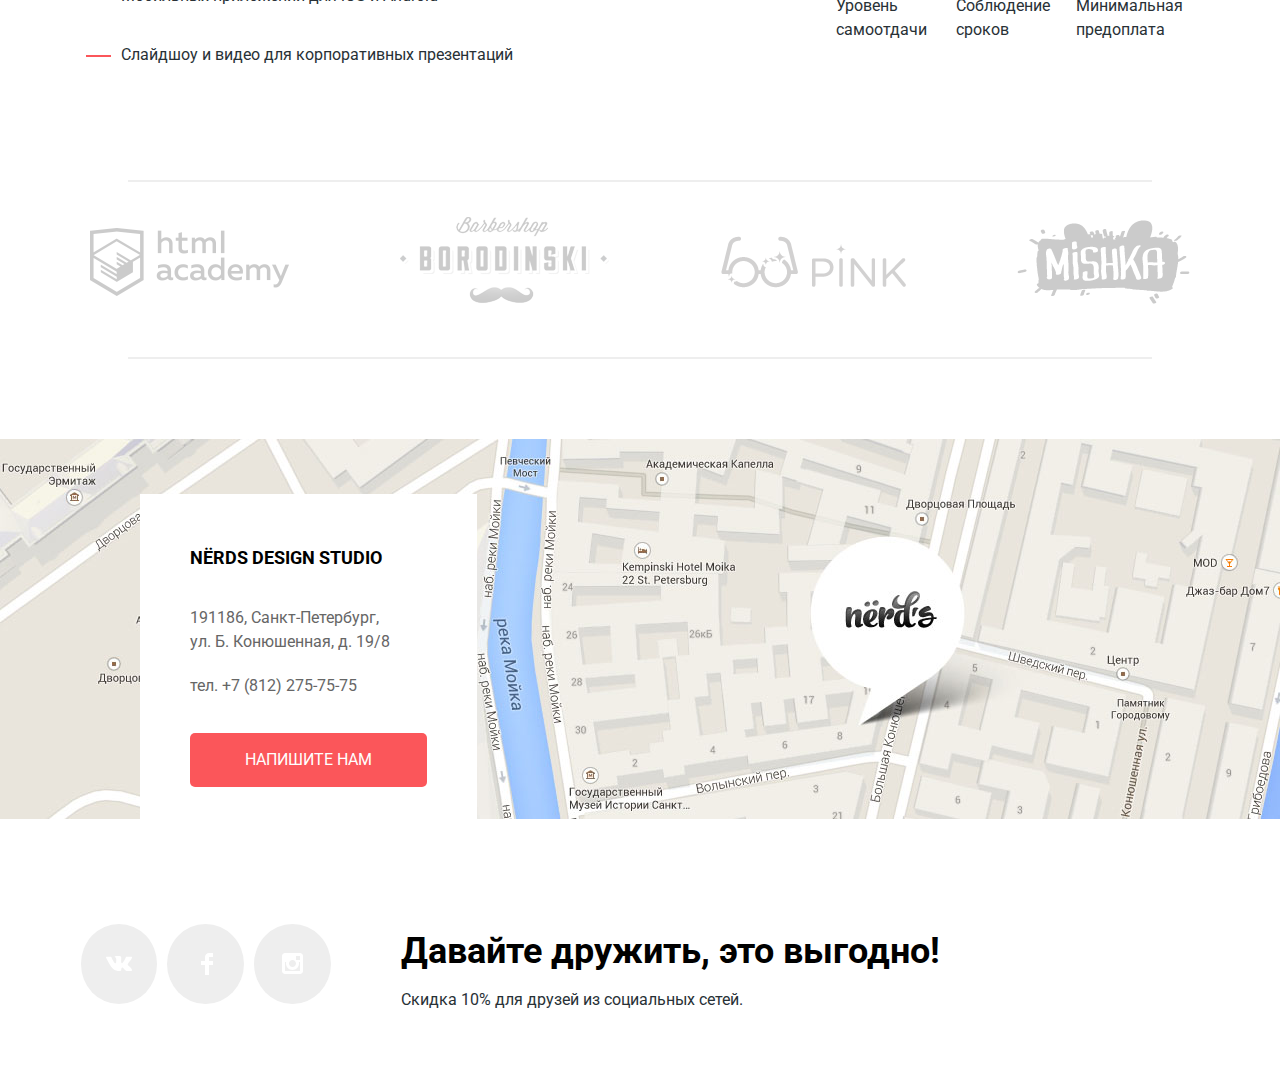
==== commit f93ba863: "Сверстал фильтры,убрал outline у интерактивных элементов" ====
--- a/index.html
+++ b/index.html
@@ -26,7 +26,7 @@
                     <ul class="nav-list">
                         <li class="nav-item"> <a class="nav-link" href="#">Студия</a></li>
                         <li class="nav-item"> <a class="nav-link" href="#">Клиенты</a></li>
-                        <li class="nav-item"> <a class="nav-link" href="#">Магазин</a></li>
+                        <li class="nav-item"> <a class="nav-link" href="catalog.html">Магазин</a></li>
                         <li class="nav-item"> <a class="nav-link" href="#">Контакты</a></li>
                     </ul>
                 </nav>
@@ -53,7 +53,7 @@
                         Математически выверенный дизайн<br> для вашего сайта или мобильного приложения.
                     </p>
 
-                    <a class="btn" href="#">Узнать больше</a>
+                    <a class="btn" href="catalog.html">Узнать больше</a>
                 </div>
 
                 <img class="slider-image" src="img/slide1.png">
@@ -138,21 +138,26 @@
         <section class="partners">
             <h2 class="visually-hidden">Наши партнёры</h2>
             <div class="container">
-                <div class="partners-item"><img class="partners-logo" src="img/logo-1.png" alt=""> </div>
-                <div class="partners-item"><img class="partners-logo" src="img/logo-2.png" alt=""> </div>
-                <div class="partners-item"><img class="partners-logo" src="img/logo-3.png" alt=""> </div>
-                <div class="partners-item"><img class="partners-logo" src="img/logo-4.png" alt=""> </div>
+                <div class="partners-item"><a class="partners-link" href="#"><img class="partners-logo" src="img/logo-1.png" alt=""></a></div>
+                <div class="partners-item"><a class="partners-link" href="#"><img class="partners-logo" src="img/logo-2.png" alt=""></a></div>
+                <div class="partners-item"><a class="partners-link" href="#"><img class="partners-logo" src="img/logo-3.png" alt=""></a></div>
+                <div class="partners-item"><a class="partners-link" href="#"><img class="partners-logo" src="img/logo-4.png" alt=""></a></div>
             </div>
         </section>
 
 
+    </div> <!-- /page -->
+
+    <footer class="main-footer">
+
+        
         <!-- Modal -->
         <div class="popaps">
 
             <div class="modal-map">
                 <img class="modal-map-img" src="img/map.jpg" alt="">
                 <script class="script" type="text/javascript" charset="utf-8" async
-                    src="https://api-maps.yandex.ru/services/constructor/1.0/js/?um=constructor%3A4cca43b505d388bc6bf433c1f1ba45a8e33789dd7a875e8c79e1adbceae7cd82&amp;width=100%25&amp;height=415&amp;lang=ru_RU&amp;scroll=true"></script>
+                    src="https://api-maps.yandex.ru/services/constructor/1.0/js/?um=constructor%3A4cca43b505d388bc6bf433c1f1ba45a8e33789dd7a875e8c79e1adbceae7cd82&amp;width=100%25&amp;height=415&amp;lang=ru_RU&amp;scroll=false"></script>
             </div>
             <div class="modal-adress">
                 <h2 class="adress-title">NЁRDS DESIGN STUDIO</h2>
@@ -162,14 +167,12 @@
                 <a class="btn modal-btn" href="#">Напишите нам</a>
             </div>
         </div> <!-- / popaps -->
-    </div> <!-- /page -->
-
-    <footer class="main-footer">
+
         <div class="container">
             <div class="social">
-                <a class="social-link" href="https://vk.com"> <svg class="social-icon social-icon-vk" version="1.1" id="Layer_1"
-                        xmlns="http://www.w3.org/2000/svg" xmlns:xlink="http://www.w3.org/1999/xlink" x="0px" y="0px"
-                        width="26px" height="15px" viewBox="0 0 26 15" enable-background="new 0 0 26 15"
+                <a class="social-link" href="https://vk.com"> <svg class="social-icon social-icon-vk" version="1.1"
+                        id="Layer_1" xmlns="http://www.w3.org/2000/svg" xmlns:xlink="http://www.w3.org/1999/xlink"
+                        x="0px" y="0px" width="26px" height="15px" viewBox="0 0 26 15" enable-background="new 0 0 26 15"
                         xml:space="preserve">
                         <path fill="#FFFFFF" fill-opacity="1" d="M16.138,11.51c0.956-0.309,2.18,2.04,3.483,2.939c0.978,0.681,1.727,0.534,1.727,0.534l3.473-0.05
                c0,0,1.815-0.112,0.957-1.554c-0.071-0.12-0.503-1.069-2.585-3.022c-2.177-2.043-1.882-1.712,0.739-5.244
@@ -183,10 +186,10 @@
                c0.224-0.24,0.214-0.691,0.214-0.691S15.172,11.82,16.138,11.51z" />
                     </svg>
                 </a>
-                <a class="social-link" href="https://www.facebook.com"> <svg class="social-icon social-icon-fb" version="1.1" id="Layer_2"
-                        xmlns="http://www.w3.org/2000/svg" xmlns:xlink="http://www.w3.org/1999/xlink" x="0px" y="0px"
-                        width="12px" height="22px" viewBox="0 0 12 22" enable-background="new 0 0 12 22"
-                        xml:space="preserve">
+                <a class="social-link" href="https://www.facebook.com"> <svg class="social-icon social-icon-fb"
+                        version="1.1" id="Layer_2" xmlns="http://www.w3.org/2000/svg"
+                        xmlns:xlink="http://www.w3.org/1999/xlink" x="0px" y="0px" width="12px" height="22px"
+                        viewBox="0 0 12 22" enable-background="new 0 0 12 22" xml:space="preserve">
                         <path fill="#FFFFFF" d="M12,4V0H8C5.791,0,4,1.791,4,4v4H0v4h4v10h4V12h4V8H8V4H12z" />
                     </svg>
                 </a>
--- a/css/style.css
+++ b/css/style.css
@@ -56,8 +56,15 @@
         align-items: center;
     }
 
-    .logo-link:hover, .logo-link:focus {
-        opacity: 0.8;
+    .logo-link:hover,
+    .logo-link:focus {
+        outline: none;
+    }
+
+    .logo-link:hover .logo-content, 
+    .logo-link:focus .logo-content {
+        opacity: 0.6;
+        outline: none;
     }
 
     .logo-link:active {
@@ -101,6 +108,7 @@
 
     .nav-link:hover, .nav-link:focus, .user-link:hover, .user-link:focus {
         color: #fb565a;
+        outline: none;
     }
 
     .nav-link:active, .user-link:active {
@@ -153,6 +161,7 @@
 
     .btn:hover, .btn:focus {
         background-color: #e74246;
+        outline: none;
     }
 
     .btn:active {
@@ -227,8 +236,10 @@
         background-color: #efc84a;
     }
 
-    .product-btn-green:hover, .product-btn-green:focus {
+    .product-btn-green:hover,
+    .product-btn-green:focus {
         background-color: #00bc6c;
+        outline: none;
     }
 
     .product-btn-green:active {
@@ -236,8 +247,10 @@
         box-shadow: inset 0 3px rgba(0, 153, 88, 0.1);
     }
 
-    .product-btn-yellow:hover, .product-btn-yellow:focus {
+    .product-btn-yellow:hover, 
+    .product-btn-yellow:focus {
         background-color: #eab534;
+        outline: none;
     }
 
     .product-btn-yellow:active {
@@ -366,9 +379,13 @@
     .partners-logo {
         opacity: 0.2;
     }
-
-    .partners-logo:hover, .partners-logo:focus {
-        cursor: pointer;
+    .partners-link:hover,
+    .partners-link:focus {
+        outline: none;
+    }
+
+    .partners-link:hover > .partners-logo,
+    .partners-link:focus > .partners-logo {
         opacity: 1;
     }
 
@@ -376,14 +393,13 @@
         opacity: 0.1;
     }
 
-
-
     /* Popaps
     =================================== */
+
     .popaps {
         position: relative;
     }
-    
+
     .modal-map {
         width: 100%;
         min-height: 415px;
@@ -394,39 +410,32 @@
         position: absolute;
         top: 0;
         left: 0;
-
         width: 100%;
         max-height: 415px;
     }
-
 
     .modal-adress {
         position: absolute;
         top: 55px;
         left: 140px;
-
         padding: 50px;
-
         background-color: #fff;
     }
 
     .adress-title {
         margin-bottom: 35px;
-
         color: #000;
         font-size: 1.125rem;
     }
 
     .adress-text {
         margin-bottom: 20px;
-
         font-style: normal;
         color: #666666;
     }
 
     .adress-phone {
         margin-bottom: 35px;
-
         font-style: normal;
         color: #666666;
     }
@@ -436,6 +445,12 @@
         font-size: 1rem;
         color: #666666;
     }
+
+    .phone-link:hover,
+    .phone-link:focus {
+        color: #000;
+    }
+
 
     .modal-btn {
         margin: 0;
@@ -493,6 +508,7 @@
 
     .social-link:hover, .social-link:focus {
         background-color: #e74246;
+        outline: none;
     }
 
     .social-link:active path {
@@ -512,4 +528,256 @@
 
     .sale-text {
         margin: 0;
-    }+    }
+
+
+    /* Стили для страницы каталога
+    =================================== */
+
+
+    /* Content-title
+    =================================== */
+
+    .content-title-container {
+        width: 100%;
+        margin-bottom: 65px;
+
+        background-color: #eeeeee; 
+    }
+
+    .content-title-text {
+        width: 100%;
+        max-width: 760px;
+        margin: 0 auto;
+        padding-bottom: 120px;
+        font-size: 3.45rem;
+        font-weight: bold;
+        color: #000;
+    }
+
+    /* filter-feature
+    =================================== */
+
+    .filter-feature {
+        margin-right: 140px;
+    }
+
+    .filter-form {
+        text-align: left;
+    }
+
+    .group-input {
+        display: flex;
+        flex-direction: column;
+        margin: 0;
+        padding: 0;
+        border: none;
+    }
+
+    .group-title {
+        font-size: 1.125rem;
+        font-weight: bold;
+        color: #000;
+        text-transform: uppercase;
+        margin-bottom: 20px;
+    }
+
+
+    .group-input .radio-label,
+    .group-input .checkbox-label {
+        position: relative;
+        margin-bottom: 30px;
+        cursor: pointer;
+    }
+
+    .group-input input[type="checkbox"], .group-input input[type="radio"] {
+        display: none;
+    }
+
+    .radio-label {
+        padding-left: 35px;
+    }
+
+    .radio-label::before {
+        position: absolute;
+        top: 0;
+        left: 0;
+        content: "";
+        width: 25px;
+        height: 25px;
+        background-image: url('../img/svg/radio-off.svg');
+    }
+
+    input:checked+.radio-label::before {
+        background-image: url('../img/svg/radio-on.svg');
+    }
+
+    .checkbox-label {
+        padding-left: 35px;
+    }
+
+    .checkbox-label::before {
+        position: absolute;
+        top: 0;
+        left: 0;
+        content: "";
+        width: 23px;
+        height: 23px;
+        background-image: url('../img/svg/checkbox-off.svg');
+    }
+
+    input:checked+.checkbox-label::before {
+        background-image: url('../img/svg/checkbox-on.svg');
+    }
+
+    .form-btn {
+        font: inherit;
+        display: inline-block;
+        max-width: 260px;
+        margin-bottom: 1380px;
+        padding: 20px 90px;
+        border: none;
+        border-radius: 5px;
+        font-size: inherit;
+        font-weight: 500;
+        color: #000;
+        text-transform: uppercase;
+        text-align: center;
+    }
+
+    .form-btn:hover, .form-btn:focus {
+        outline: none;
+        background-color: #dfdfdf;
+    }
+
+    .form-btn:active {
+        color: rgba(0, 0, 0, 0.3);
+        background-color: #d5d5d5;
+        box-shadow: inset 0 3px rgba(0, 1, 1, 0.1);
+    }
+
+    /* products-filter
+    =================================== */
+
+    .products {
+        width: 100%;
+        max-width: 760px;
+    }
+
+    .products-filter {
+        display: flex;
+        justify-content: space-between;
+    }
+
+    .products-filter-title {
+        margin: 0;
+
+        font-size: 1.125rem;
+        font-weight: 700;
+        color: #000;
+        text-transform: uppercase;
+    }
+
+    .products-filter-list {
+        display: flex;
+        width: 100%;
+        max-width: 360px;
+        margin: 0;
+
+        list-style: none;
+    }
+
+    .products-filter-link {
+        width: 100%;
+        min-width: 60px;
+        margin-right: 25px;
+        font-size: 0.875rem;
+        color: rgba(0, 0, 0, 0.3);
+        text-transform: uppercase;
+        white-space: nowrap;
+    }
+
+    .products-filter-link.current-link {
+        color: #000;
+    }
+
+    .products-filter-item:last-child {
+        position: relative;
+        min-width: 200px;
+        margin-right: 0;
+        padding-right: 90px;
+    }
+
+    .products-filter-item:last-child::before {
+        position: absolute;
+        content: '';
+        top: 5px;
+        right: 30px;
+        width: 11px;
+        height: 10px;
+        background-image: url('../img/svg/black-triangle.svg');
+
+        transform: rotate(180deg);
+    }
+
+    .products-filter-item:last-child::after {
+        position: absolute;
+        content: '';
+        top: 5px;
+        right: 0;
+        width: 11px;
+        height: 10px;
+        background-image: url('../img/svg/grey-triangle.svg');
+    }
+
+
+        /* filter-price
+    =================================== */
+
+
+    .filter-price {
+        width: 100%;
+        max-width: 265px;
+        margin-bottom: 55px;
+    }
+
+    .group-price-input {
+        display: flex;
+        align-items: center;
+        margin: 0;
+        padding: 0;
+        border: 0;
+    }
+
+    .price-label {
+        margin-right: 10px;
+
+        font-size: 1rem;
+        color: #283136;
+        text-transform: uppercase;
+    }
+
+    .price-input {
+        width: 80px;
+        height: 40px;
+        margin-right: 35px;
+    }
+
+    .price-input {
+        border: none;
+        border-radius:3px ;
+        background-color: #eeeeee;
+    }
+
+    .price-input::placeholder {
+        font-family: 'Roboto', sans-serif;
+        font-size: 1rem;
+        color:#283136;
+        text-align: center;
+    }
+
+    .price-input:hover,
+    .price-input:focus {
+        background-color: #dfdfdf;
+        outline: none;
+    }
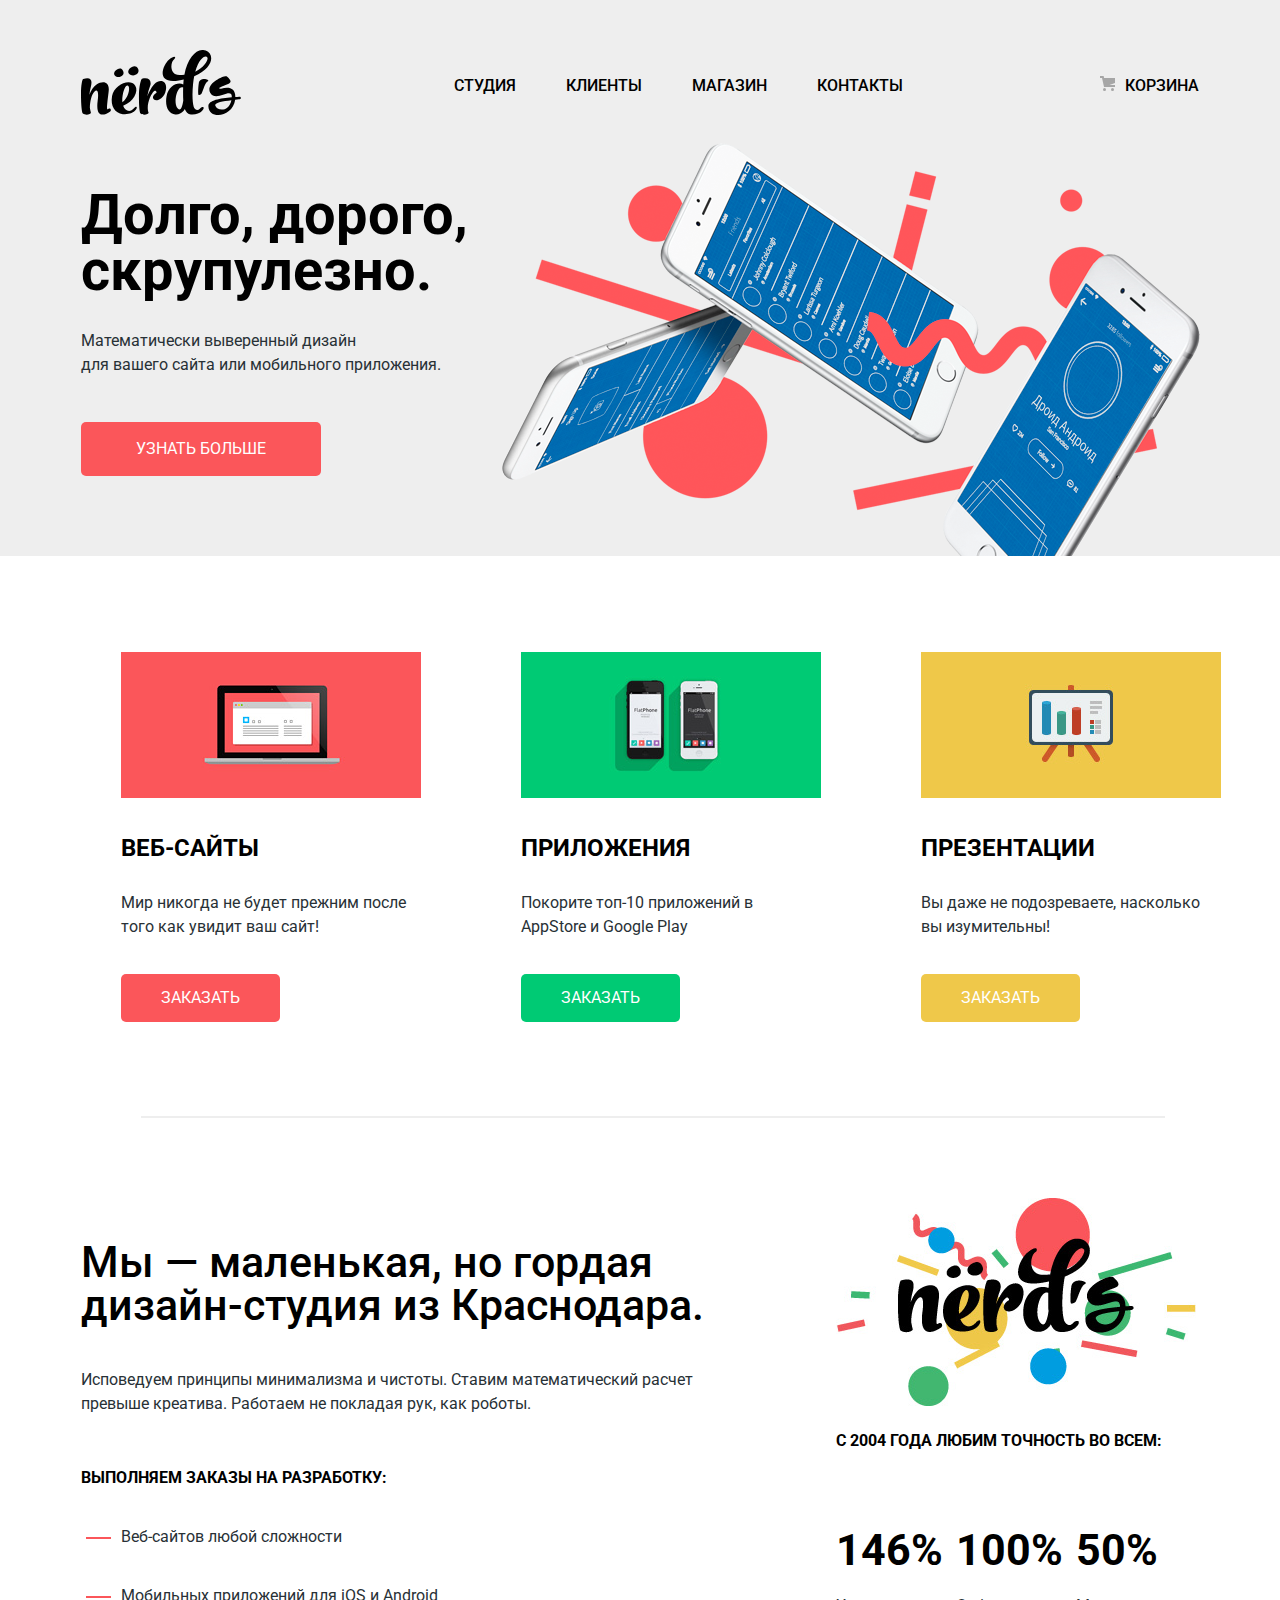
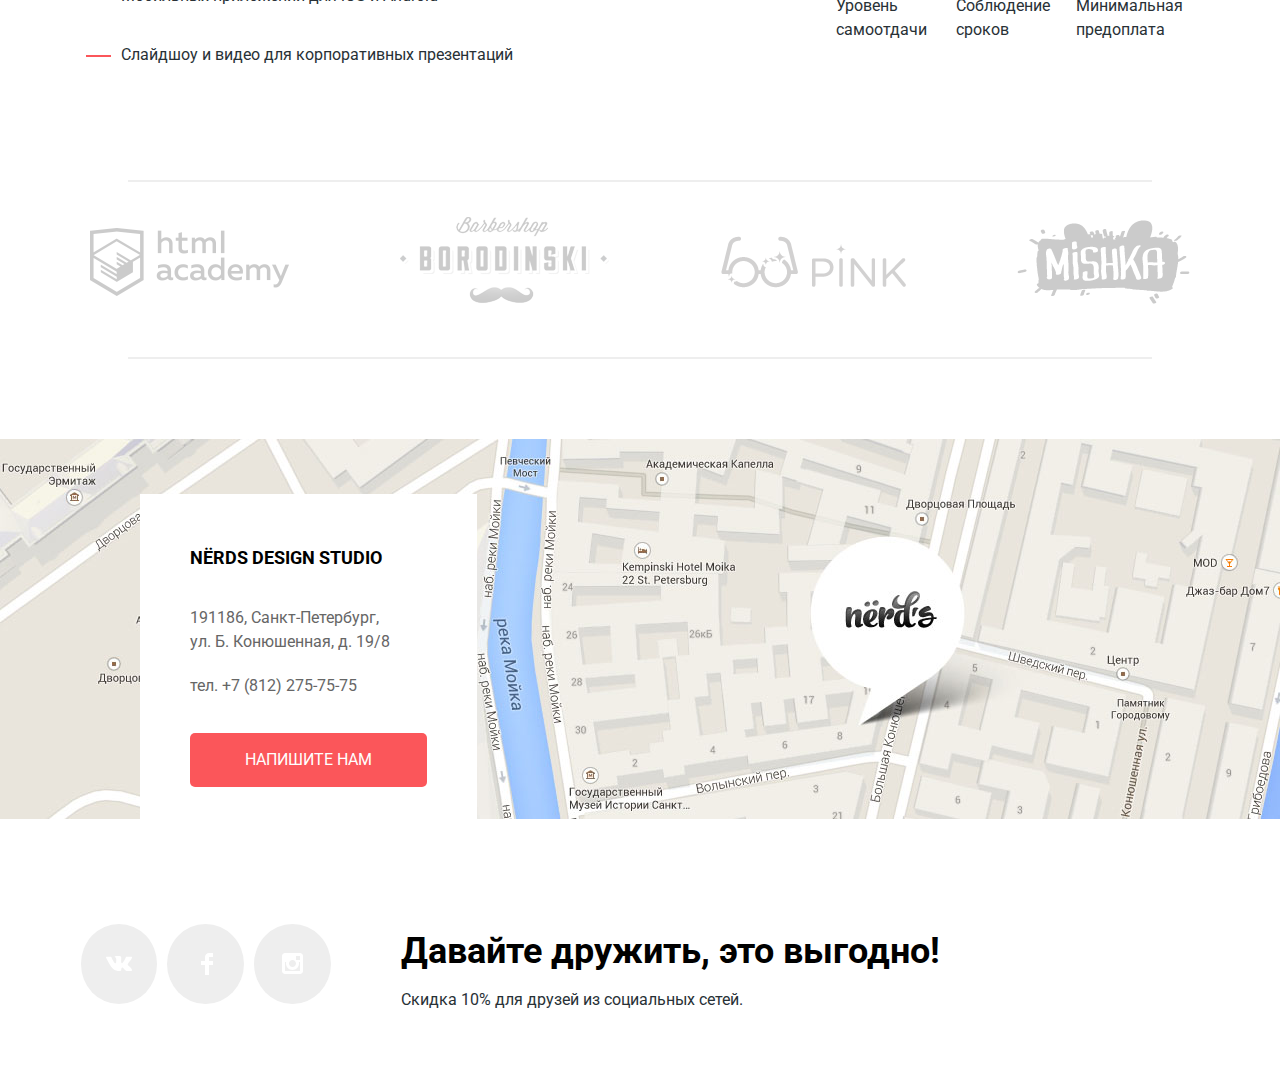
==== commit af0d8052: "Работаю над чекбоксами" ====
--- a/index.html
+++ b/index.html
@@ -10,7 +10,7 @@
 </head>
 
 <body>
-    <div class="page">
+    <div class="page main-page">
 
 
         <!-- Header -->
@@ -88,8 +88,8 @@
                     </li>
 
                 </ul>
-            </div>
-        </section>
+            </div>  <!-- /container -->
+        </section> <!-- /products -->
 
 
         <!-- About -->
--- a/css/style.css
+++ b/css/style.css
@@ -20,6 +20,11 @@
 
     a {
         text-decoration: none;
+    }
+
+    image {
+        width: 100%;
+        height: auto;
     }
 
     .visually-hidden {
@@ -56,13 +61,11 @@
         align-items: center;
     }
 
-    .logo-link:hover,
-    .logo-link:focus {
+    .logo-link:hover, .logo-link:focus {
         outline: none;
     }
 
-    .logo-link:hover .logo-content, 
-    .logo-link:focus .logo-content {
+    .logo-link:hover .logo-content, .logo-link:focus .logo-content {
         opacity: 0.6;
         outline: none;
     }
@@ -113,6 +116,23 @@
 
     .nav-link:active, .user-link:active {
         color: rgba(0, 0, 0, 0.3)
+    }
+
+    .nav-link-current {
+        position: relative;
+    }
+
+    .nav-link-current::after {
+        position: absolute;
+        left: 0;
+        bottom: -15px;
+
+        content: "";
+
+        width: 75px;
+        height: 2px;
+
+        background-color: #fb565a;
     }
 
     /* Slider
@@ -184,7 +204,7 @@
         margin-bottom: 160px;
     }
 
-    .products::after {
+    .main-page .products::after {
         position: absolute;
         left: 11%;
         bottom: -80px;
@@ -236,26 +256,24 @@
         background-color: #efc84a;
     }
 
-    .product-btn-green:hover,
-    .product-btn-green:focus {
+    .product-btn-green:hover, .product-btn-green:focus {
         background-color: #00bc6c;
         outline: none;
     }
 
     .product-btn-green:active {
         background-color: #00aa62;
-        box-shadow: inset 0 3px rgba(0, 153, 88, 0.1);
-    }
-
-    .product-btn-yellow:hover, 
-    .product-btn-yellow:focus {
+        box-shadow: inset 0 3px #009958;
+    }
+
+    .product-btn-yellow:hover, .product-btn-yellow:focus {
         background-color: #eab534;
         outline: none;
     }
 
     .product-btn-yellow:active {
         background-color: #e5a722;
-        box-shadow: inset 0 3px rgba(206, 150, 31, 0.1);
+        box-shadow: inset 0 3px #ce961f;
     }
 
     /* About
@@ -379,17 +397,16 @@
     .partners-logo {
         opacity: 0.2;
     }
-    .partners-link:hover,
-    .partners-link:focus {
+
+    .partners-link:hover, .partners-link:focus {
         outline: none;
     }
 
-    .partners-link:hover > .partners-logo,
-    .partners-link:focus > .partners-logo {
+    .partners-link:hover .partners-logo, .partners-link:focus .partners-logo {
         opacity: 1;
     }
 
-    .partners-logo:active {
+    .partners-link:active .partners-logo {
         opacity: 0.1;
     }
 
@@ -446,11 +463,9 @@
         color: #666666;
     }
 
-    .phone-link:hover,
-    .phone-link:focus {
-        color: #000;
-    }
-
+    .phone-link:hover, .phone-link:focus {
+        color: #000;
+    }
 
     .modal-btn {
         margin: 0;
@@ -511,6 +526,10 @@
         outline: none;
     }
 
+    .social-link:active {
+        box-shadow: inset 0 3px #c13135;
+    }
+
     .social-link:active path {
         fill-opacity: 0.3;
     }
@@ -530,19 +549,16 @@
         margin: 0;
     }
 
-
     /* Стили для страницы каталога
     =================================== */
 
-
     /* Content-title
     =================================== */
 
     .content-title-container {
         width: 100%;
         margin-bottom: 65px;
-
-        background-color: #eeeeee; 
+        background-color: #eeeeee;
     }
 
     .content-title-text {
@@ -559,7 +575,7 @@
     =================================== */
 
     .filter-feature {
-        margin-right: 140px;
+        margin-right: 90px;
     }
 
     .filter-form {
@@ -582,9 +598,7 @@
         margin-bottom: 20px;
     }
 
-
-    .group-input .radio-label,
-    .group-input .checkbox-label {
+    .group-input .radio-label, .group-input .checkbox-label {
         position: relative;
         margin-bottom: 30px;
         cursor: pointer;
@@ -598,36 +612,46 @@
         padding-left: 35px;
     }
 
-    .radio-label::before {
+    .radio-label svg{
         position: absolute;
         top: 0;
         left: 0;
-        content: "";
         width: 25px;
         height: 25px;
-        background-image: url('../img/svg/radio-off.svg');
-    }
-
-    input:checked+.radio-label::before {
-        background-image: url('../img/svg/radio-on.svg');
+    }
+
+    .radio-label:hover path,
+    .radio-label:focus path {
+        fill: #4d4d4d;
+        stroke: #4d4d4d ;
     }
 
     .checkbox-label {
         padding-left: 35px;
     }
 
-    .checkbox-label::before {
+    .checkbox-label svg {
         position: absolute;
         top: 0;
         left: 0;
-        content: "";
         width: 23px;
         height: 23px;
-        background-image: url('../img/svg/checkbox-off.svg');
-    }
-
-    input:checked+.checkbox-label::before {
-        background-image: url('../img/svg/checkbox-on.svg');
+    }
+
+    .checkbox-label:hover path,
+    .checkbox-label:focus path,
+    .checkbox-label:hover polygon,
+    .checkbox-label:focus polygon {
+        fill: #4d4d4d;
+        stroke: #4d4d4d ;
+    }
+
+    .checkbox-label polygon {
+        display: none;
+    }
+
+    input:checked + div polygon {
+        display: block;
     }
 
     .form-btn {
@@ -656,22 +680,22 @@
         box-shadow: inset 0 3px rgba(0, 1, 1, 0.1);
     }
 
-    /* products-filter
-    =================================== */
-
-    .products {
+    /* products
+    =================================== */
+
+    .inner-page .products {
         width: 100%;
         max-width: 760px;
     }
 
     .products-filter {
+        margin-bottom: 80px;
         display: flex;
         justify-content: space-between;
     }
 
     .products-filter-title {
         margin: 0;
-
         font-size: 1.125rem;
         font-weight: 700;
         color: #000;
@@ -683,14 +707,16 @@
         width: 100%;
         max-width: 360px;
         margin: 0;
-
         list-style: none;
     }
 
+    .products-filter-item {
+        margin-right: 25px;
+    }
+
     .products-filter-link {
         width: 100%;
         min-width: 60px;
-        margin-right: 25px;
         font-size: 0.875rem;
         color: rgba(0, 0, 0, 0.3);
         text-transform: uppercase;
@@ -701,22 +727,34 @@
         color: #000;
     }
 
+    .products-filter-link:hover,
+    .products-filter-link:focus {
+        color: rgba(0, 0, 0, 0.6);
+    }
+
+    .products-filter-link:active {
+        color: #000;
+    }
+
+    .products-filter-item:hover .current-link,
+    .products-filter-item:focus .current-link {
+        color: #000;
+    }
+
+
     .products-filter-item:last-child {
         position: relative;
-        min-width: 200px;
-        margin-right: 0;
-        padding-right: 90px;
+        margin-right: 80px;
     }
 
     .products-filter-item:last-child::before {
         position: absolute;
         content: '';
         top: 5px;
-        right: 30px;
+        right: -58px;
         width: 11px;
         height: 10px;
         background-image: url('../img/svg/black-triangle.svg');
-
         transform: rotate(180deg);
     }
 
@@ -724,16 +762,14 @@
         position: absolute;
         content: '';
         top: 5px;
-        right: 0;
+        right: -78px;
         width: 11px;
         height: 10px;
         background-image: url('../img/svg/grey-triangle.svg');
     }
 
-
-        /* filter-price
-    =================================== */
-
+    /* filter-price
+    =================================== */
 
     .filter-price {
         width: 100%;
@@ -751,7 +787,6 @@
 
     .price-label {
         margin-right: 10px;
-
         font-size: 1rem;
         color: #283136;
         text-transform: uppercase;
@@ -765,19 +800,163 @@
 
     .price-input {
         border: none;
-        border-radius:3px ;
+        border-radius: 3px;
         background-color: #eeeeee;
     }
 
     .price-input::placeholder {
         font-family: 'Roboto', sans-serif;
         font-size: 1rem;
-        color:#283136;
+        color: #283136;
         text-align: center;
     }
 
-    .price-input:hover,
-    .price-input:focus {
+    .price-input:hover, .price-input:focus {
         background-color: #dfdfdf;
         outline: none;
     }
+
+    /* products-cards
+    =================================== */
+
+    .products-cards {
+        display: flex;
+        flex-wrap: wrap;
+        width: 100%;
+        max-width: 760px;
+        position: relative;
+    }
+
+    .cards-container {
+        position: relative;
+
+        margin-right: 40px;
+        margin-bottom: 70px;
+        max-width: 360px;
+        width: 100%;
+    }
+
+    .cards-container:nth-child(even) {
+        margin-right: 0;
+    }
+
+    .cards-image {
+        position: relative;
+    }
+
+    .image-header {
+        max-width: 360px;
+        position: absolute;
+        left: 0;
+        top: -40px;
+    }
+
+    .image-header-hover {
+        z-index: 1;
+        display: none;
+    }
+
+    .cards-container:hover .cards-description, 
+    .cards-container:focus .cards-description {
+        display: block;
+    }
+
+    .cards-container:hover .image-header-hover,
+    .cards-container:focus .image-header-hover {
+        display: block;
+    }
+
+    .cards-description {
+        position: absolute;
+        bottom: 7px;
+        left: 0;
+
+        display: none;
+        width: 360px;
+        height: 230px;
+        padding-top: 30px;
+        background-color: #eee;
+        text-align: center;
+    }
+
+    .description-title {
+        margin-bottom: 20px;
+    }
+
+    .description-text {
+        margin-bottom: 30px;
+    }
+
+    .products-cards-btn {
+        width: 200px;
+        height: 50px;
+        margin-bottom: 40px;
+    }
+
+
+        /* pagination
+    =================================== */
+
+
+    .pagination {
+        display: flex;
+        align-items: center;
+    }
+
+    .pagination-list {
+        display: flex;
+        margin: 0;
+        padding: 0;
+        margin-right: 10px;
+
+
+        list-style: none;
+    }
+
+
+    .pagination-link {
+        margin-right: 10px;
+        padding: 20px 25px;
+        border-radius: 5px;
+
+        background-color: #eee;
+
+        color: #000;
+        font-size: 1rem;
+        font-weight: 500;
+    }
+
+    .pagination-link:hover,
+    .pagination-link:focus {
+        background-color: #dfdfdf;
+    }   
+
+    .pagination-link:active {
+        color: rgba(0, 0, 0, 0.3);
+        background-color: #d5d5d5;
+        box-shadow: inset 0 3px #bfbfbf;
+    }
+
+    .pagination-btn {
+        margin-bottom: 0;
+        padding: 17px 80px;
+
+        background-color: #eeeeee;
+
+        color: #000;
+        font-size: 1rem;
+        font-weight: 500;
+    }
+
+    .pagination-btn:hover,
+    .pagination-btn:focus {
+        background-color: #dfdfdf;
+    }
+
+    .pagination-btn:active {
+        color: rgba(0, 0, 0, 0.3);
+        background-color: #d5d5d5;
+        box-shadow: inset 0 3px #bfbfbf;
+    }
+
+
